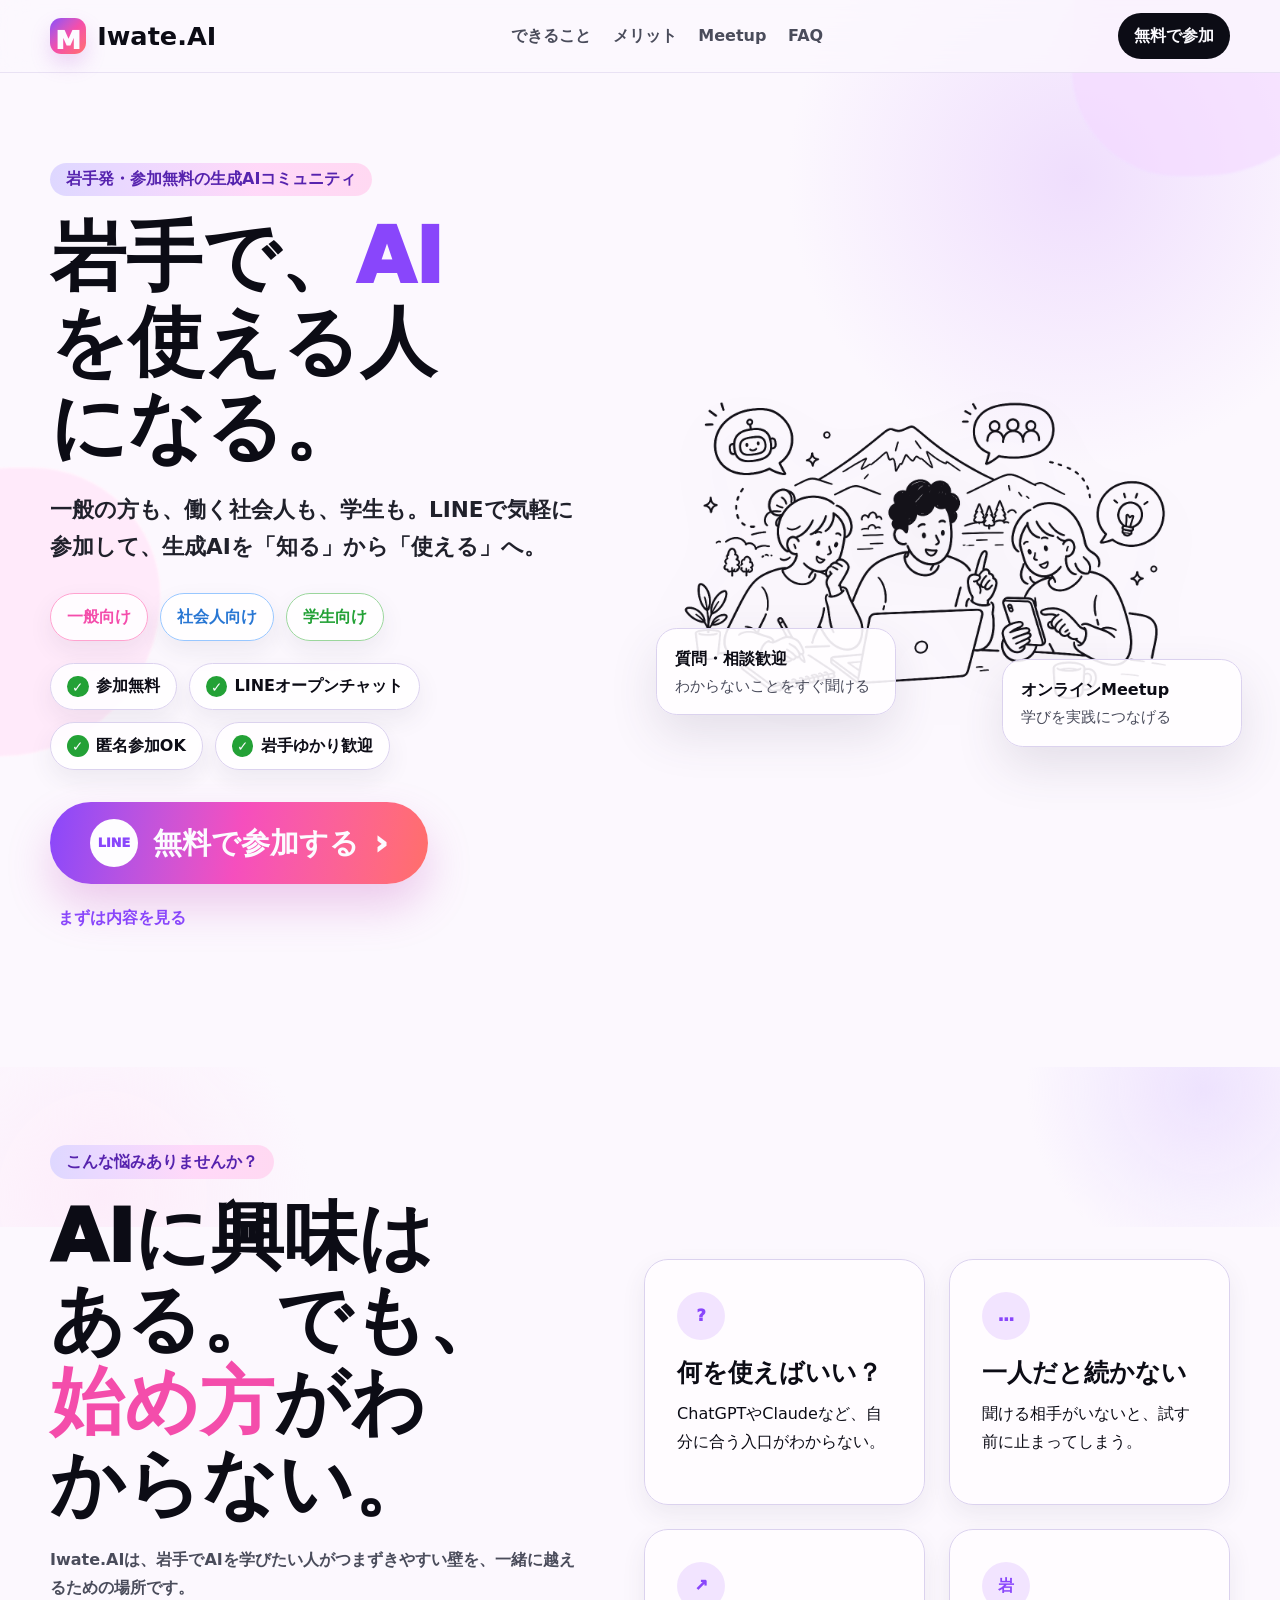
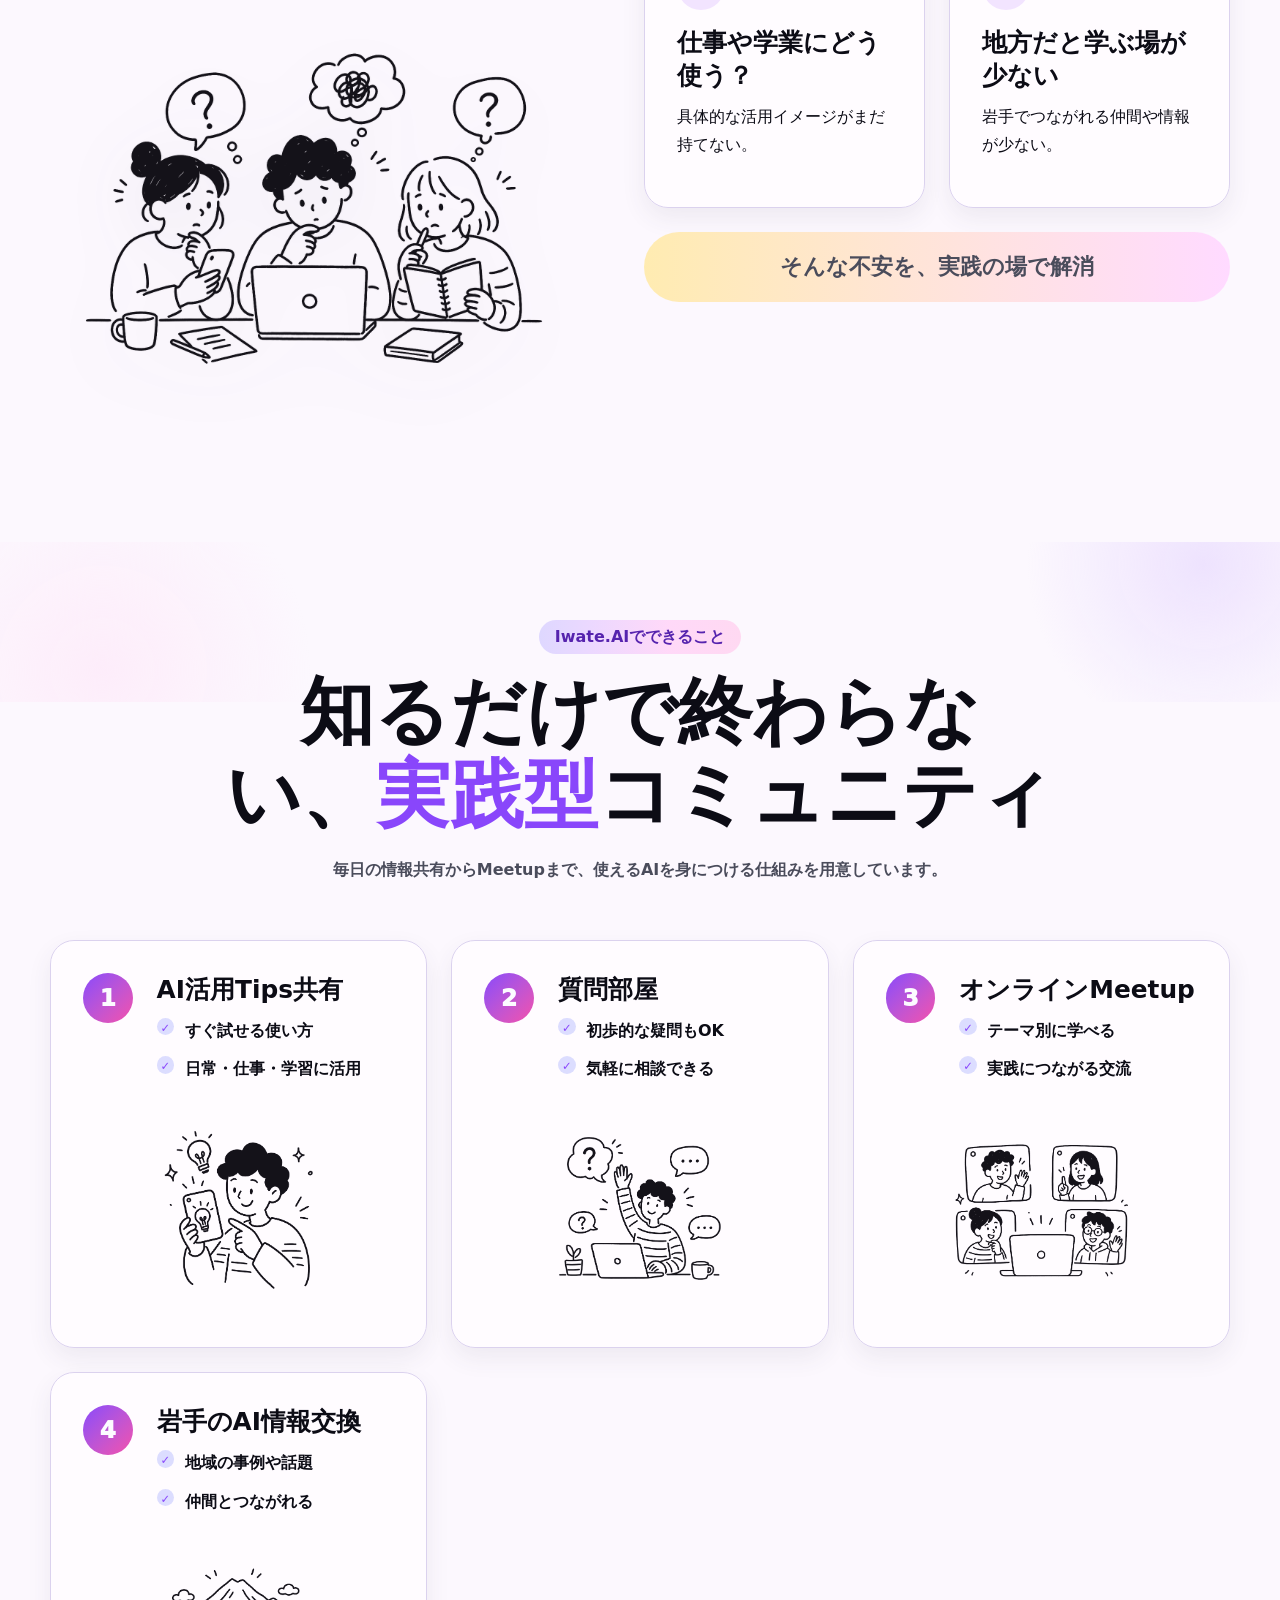
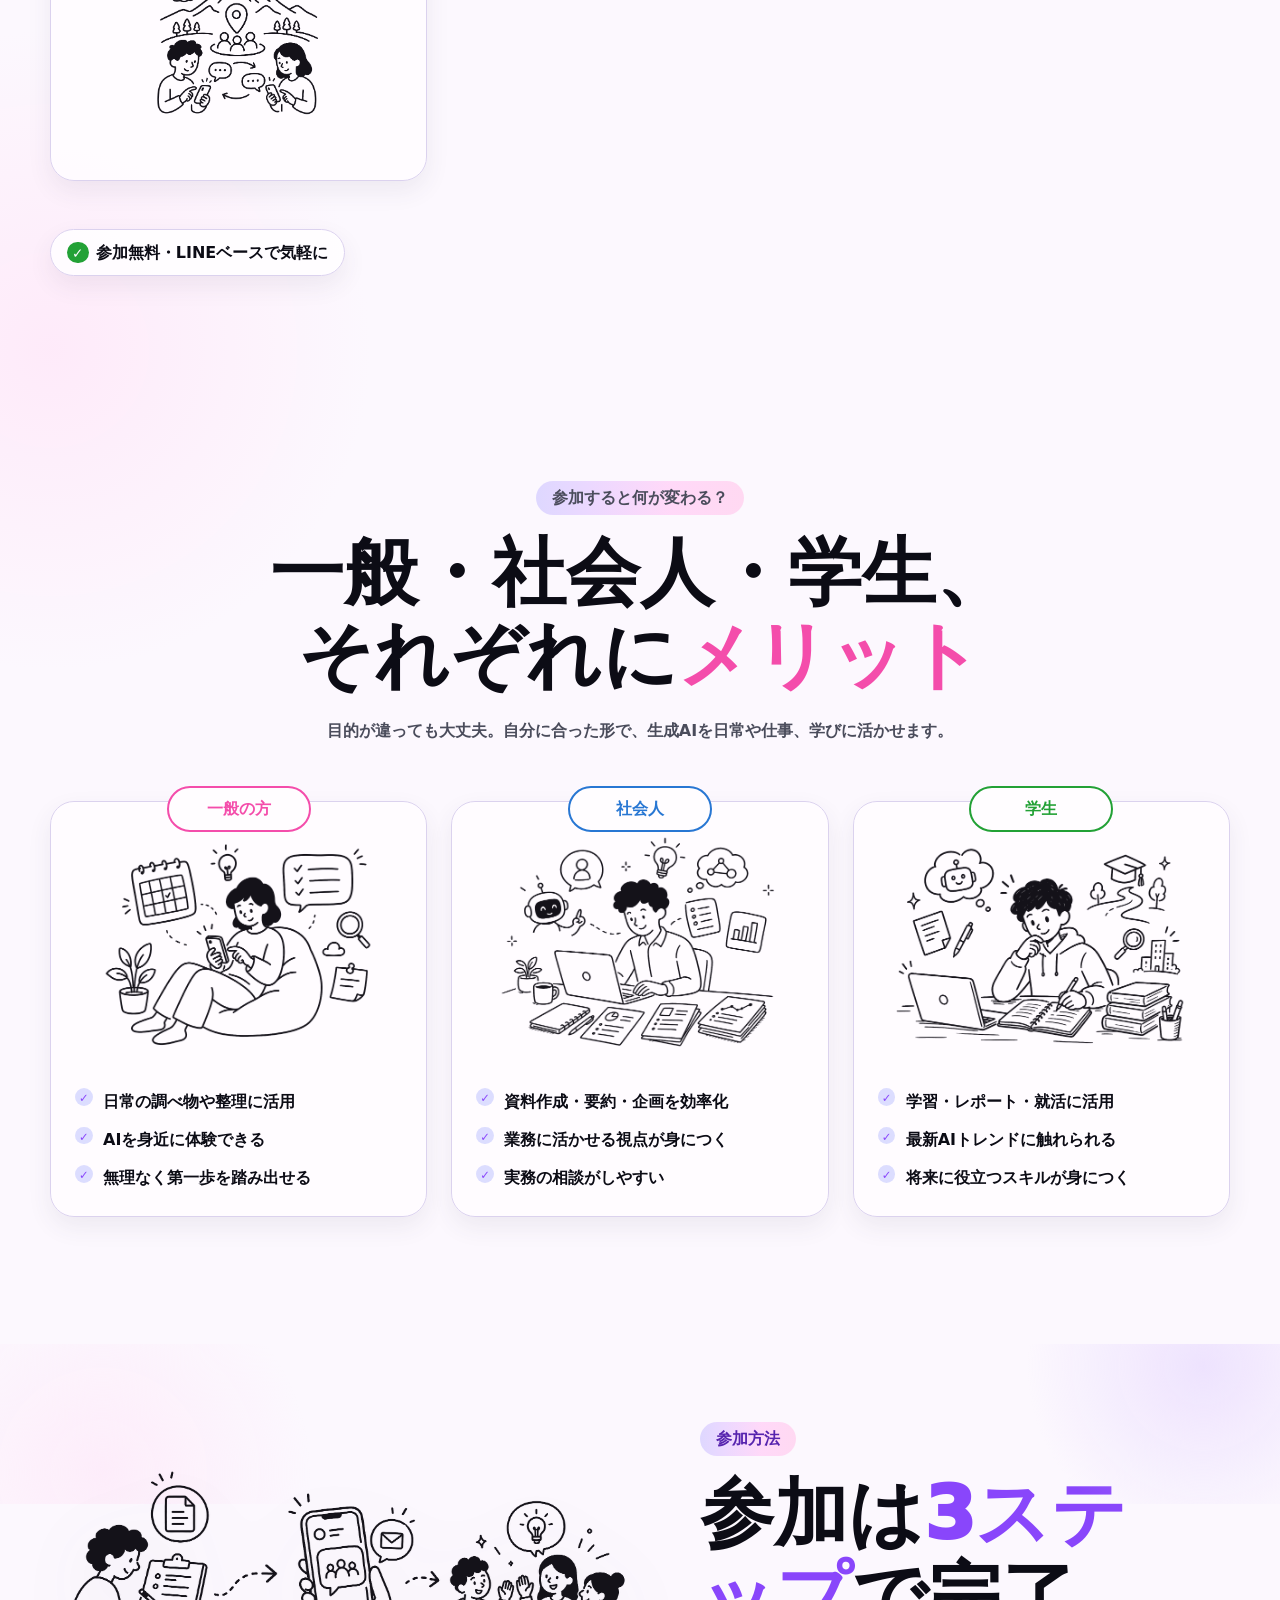
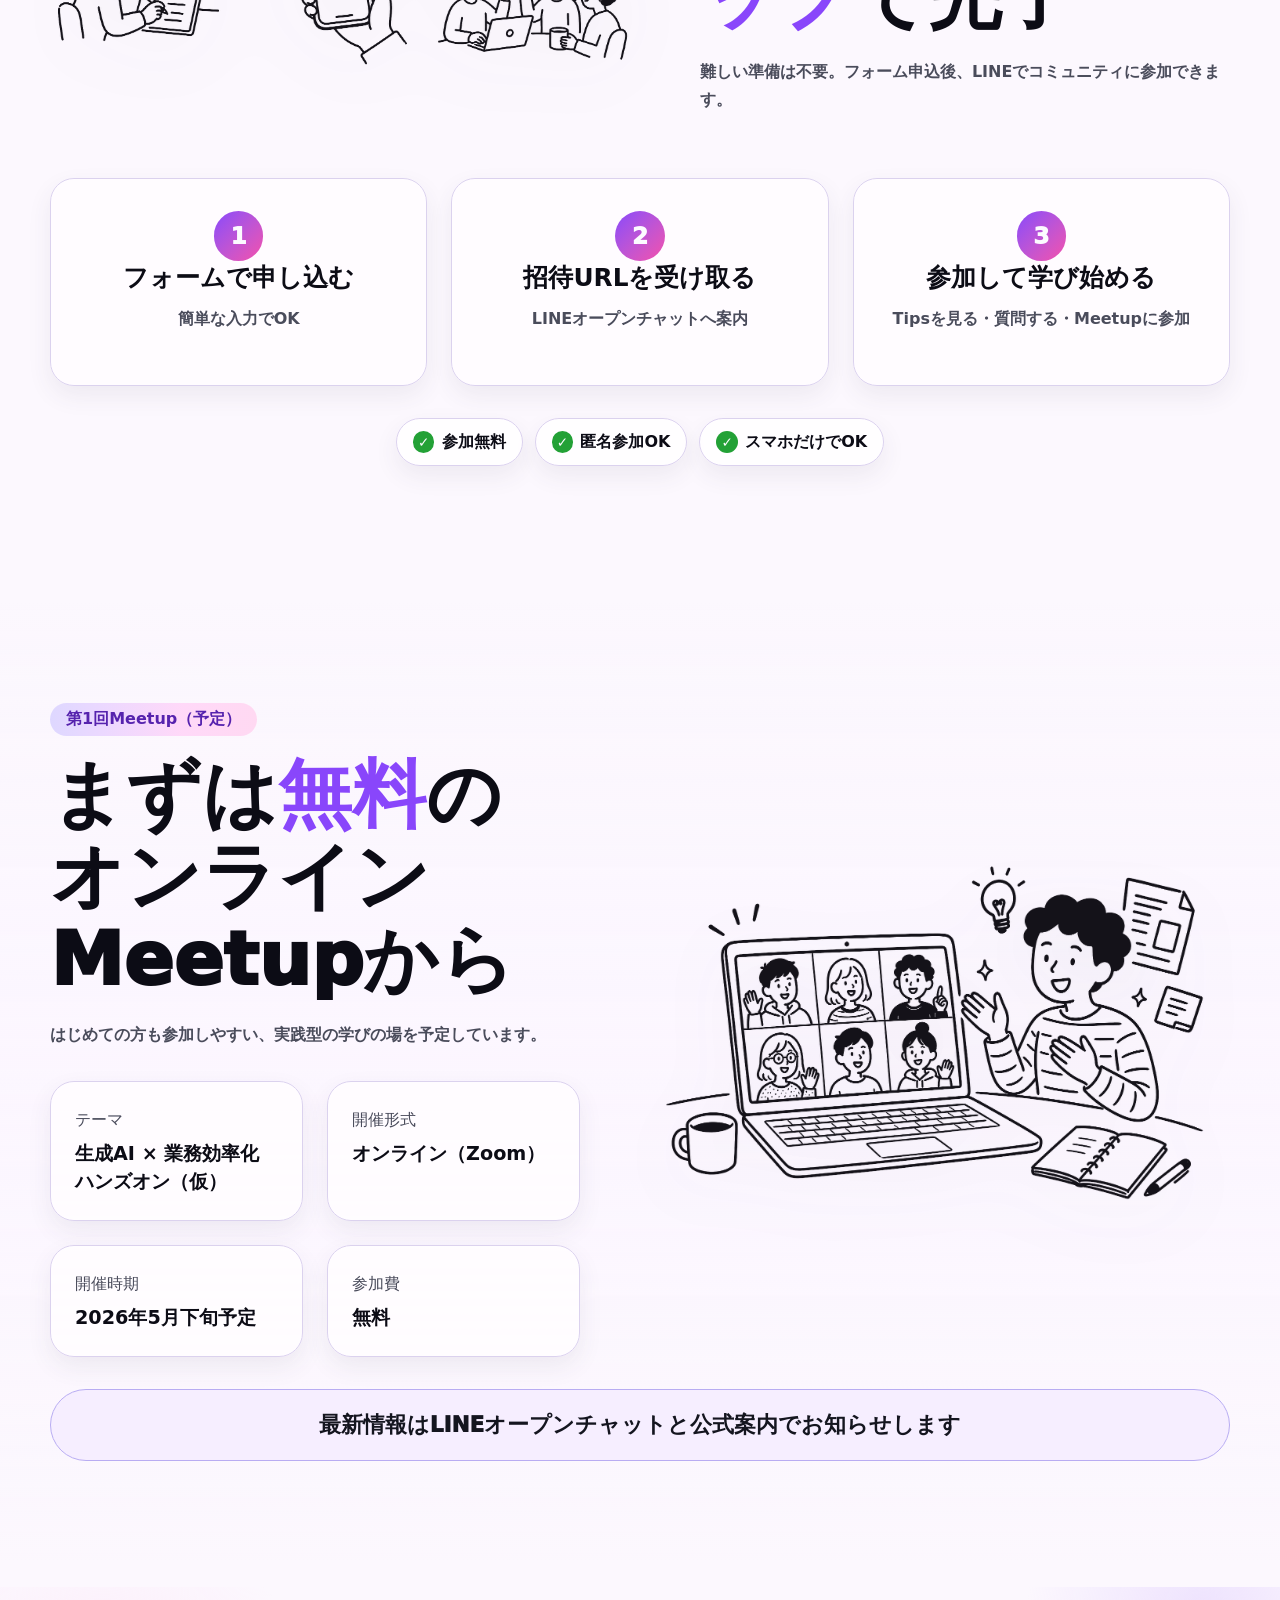
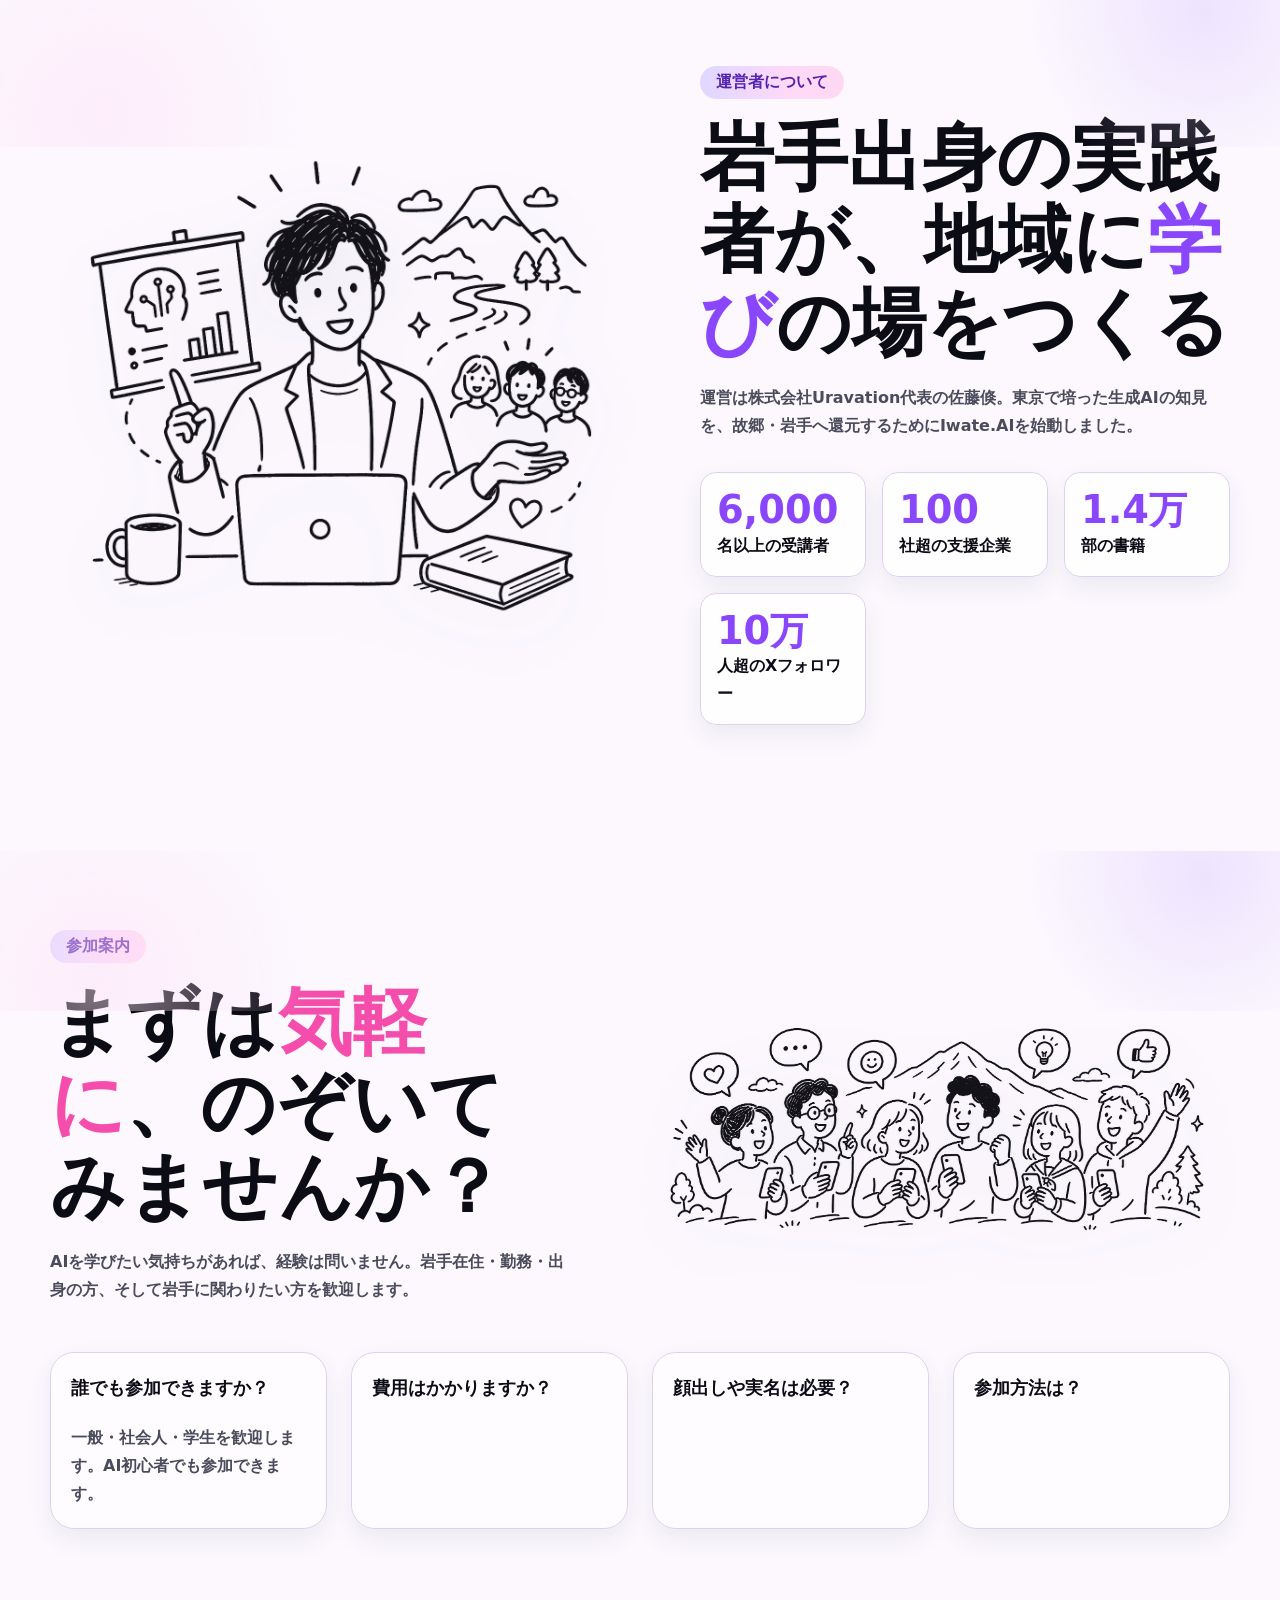
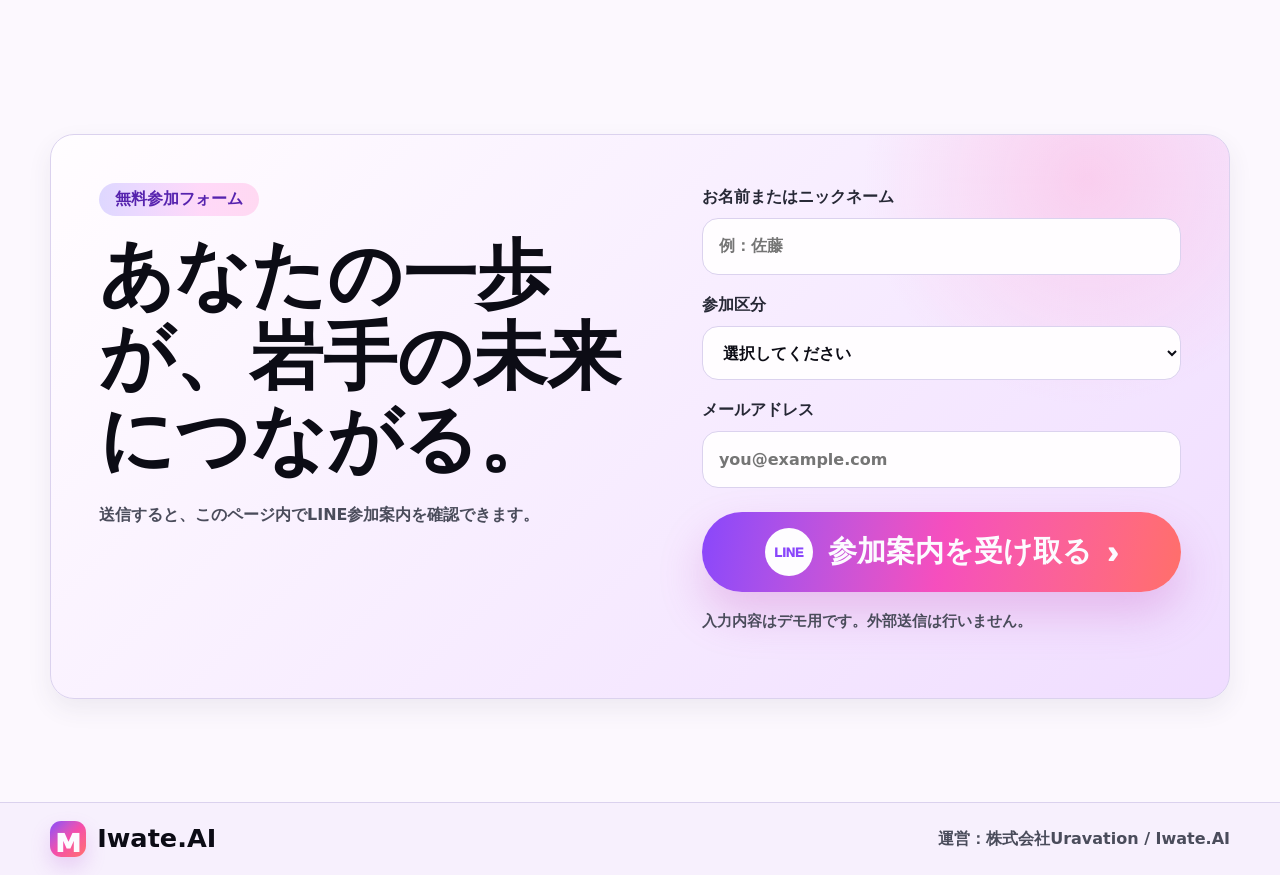
==== index.html @ 086c4f30 "Initial LP with updated illustrations" ====
<!doctype html>
<html lang="ja">
  <head>
    <meta charset="utf-8">
    <meta name="viewport" content="width=device-width, initial-scale=1, viewport-fit=cover">
    <title>Iwate.AI | 岩手発・参加無料の生成AIコミュニティ</title>
    <meta
      name="description"
      content="Iwate.AIは、岩手でAIを学びたい一般の方、社会人、学生のための参加無料コミュニティです。LINEで気軽に参加できます。"
    >
    <script>document.documentElement.classList.add("js");</script>
    <link rel="stylesheet" href="styles.css">
  </head>
  <body>
    <a class="skip-link" href="#main">本文へ移動</a>
    <header class="site-header" aria-label="サイトヘッダー">
      <nav class="nav shell" aria-label="メインナビゲーション">
        <a class="brand" href="#top" aria-label="Iwate.AI トップへ">
          <span class="brand-mark" aria-hidden="true">M</span>
          <span>Iwate.AI</span>
        </a>
        <div class="nav-links" aria-label="ページ内リンク">
          <a href="#features">できること</a>
          <a href="#benefits">メリット</a>
          <a href="#meetup">Meetup</a>
          <a href="#faq">FAQ</a>
        </div>
        <a class="nav-cta" href="#join">無料で参加</a>
      </nav>
    </header>

    <main id="main">
      <section class="hero section-pad" id="top">
        <div class="shell hero-grid">
          <div class="hero-copy reveal">
            <p class="eyebrow">岩手発・参加無料の生成AIコミュニティ</p>
            <h1>岩手で、<span class="accent-purple">AI</span>を使える人になる。</h1>
            <p class="lead">
              一般の方も、働く社会人も、学生も。LINEで気軽に参加して、生成AIを「知る」から「使える」へ。
            </p>
            <div class="audience-pills" aria-label="対象者">
              <span class="pill pink">一般向け</span>
              <span class="pill blue">社会人向け</span>
              <span class="pill green">学生向け</span>
            </div>
            <div class="trust-row" aria-label="参加条件">
              <span>参加無料</span>
              <span>LINEオープンチャット</span>
              <span>匿名参加OK</span>
              <span>岩手ゆかり歓迎</span>
            </div>
            <div class="hero-actions">
              <a class="primary-cta" href="#join">
                <span class="line-bubble">LINE</span>
                無料で参加する
                <span class="arrow" aria-hidden="true">›</span>
              </a>
              <a class="text-link" href="#features">まずは内容を見る</a>
            </div>
          </div>
          <div class="hero-art reveal" aria-label="Iwate.AIコミュニティの参加イメージ">
            <img src="assets/hero-notion-v3.png" width="1536" height="1024" alt="スマートフォンとノートパソコンを囲んでAIを学ぶ参加者の手書きイラスト">
            <div class="float-card card-one">
              <strong>質問・相談歓迎</strong>
              <span>わからないことをすぐ聞ける</span>
            </div>
            <div class="float-card card-two">
              <strong>オンラインMeetup</strong>
              <span>学びを実践につなげる</span>
            </div>
          </div>
        </div>
      </section>

      <section class="section-pad problem">
        <div class="shell split">
          <div class="reveal">
            <p class="eyebrow">こんな悩みありませんか？</p>
            <h2>AIに興味はある。でも、<span class="accent-pink">始め方</span>がわからない。</h2>
            <p>
              Iwate.AIは、岩手でAIを学びたい人がつまずきやすい壁を、一緒に越えるための場所です。
            </p>
            <img class="problem-people" src="assets/problem-notion-v3.png" width="1448" height="1086" alt="AIの始め方に悩む三人の手書きイラスト">
          </div>
          <div class="problem-grid reveal" aria-label="よくある悩み">
            <article>
              <span class="mini-icon">?</span>
              <h3>何を使えばいい？</h3>
              <p>ChatGPTやClaudeなど、自分に合う入口がわからない。</p>
            </article>
            <article>
              <span class="mini-icon">…</span>
              <h3>一人だと続かない</h3>
              <p>聞ける相手がいないと、試す前に止まってしまう。</p>
            </article>
            <article>
              <span class="mini-icon">↗</span>
              <h3>仕事や学業にどう使う？</h3>
              <p>具体的な活用イメージがまだ持てない。</p>
            </article>
            <article>
              <span class="mini-icon">岩</span>
              <h3>地方だと学ぶ場が少ない</h3>
              <p>岩手でつながれる仲間や情報が少ない。</p>
            </article>
            <p class="answer-strip">そんな不安を、実践の場で解消</p>
          </div>
        </div>
      </section>

      <section class="section-pad features" id="features">
        <div class="shell">
          <div class="section-heading reveal">
            <p class="eyebrow">Iwate.AIでできること</p>
            <h2>知るだけで終わらない、<span class="accent-purple">実践型</span>コミュニティ</h2>
            <p>毎日の情報共有からMeetupまで、使えるAIを身につける仕組みを用意しています。</p>
          </div>
          <div class="feature-grid">
            <article class="feature-card reveal">
              <span class="number">1</span>
              <div>
                <h3>AI活用Tips共有</h3>
                <ul>
                  <li>すぐ試せる使い方</li>
                  <li>日常・仕事・学習に活用</li>
                </ul>
              </div>
              <img class="feature-art" src="assets/feature-tips-notion-v3.png" width="1254" height="1254" loading="lazy" alt="AI活用Tips共有を表す手書きイラスト">
            </article>
            <article class="feature-card reveal">
              <span class="number">2</span>
              <div>
                <h3>質問部屋</h3>
                <ul>
                  <li>初歩的な疑問もOK</li>
                  <li>気軽に相談できる</li>
                </ul>
              </div>
              <img class="feature-art" src="assets/feature-question-notion-v3.png" width="1254" height="1254" loading="lazy" alt="質問部屋を表す手書きイラスト">
            </article>
            <article class="feature-card reveal">
              <span class="number">3</span>
              <div>
                <h3>オンラインMeetup</h3>
                <ul>
                  <li>テーマ別に学べる</li>
                  <li>実践につながる交流</li>
                </ul>
              </div>
              <img class="feature-art" src="assets/feature-meetup-notion-v3.png" width="1254" height="1254" loading="lazy" alt="オンラインMeetupを表す手書きイラスト">
            </article>
            <article class="feature-card reveal">
              <span class="number">4</span>
              <div>
                <h3>岩手のAI情報交換</h3>
                <ul>
                  <li>地域の事例や話題</li>
                  <li>仲間とつながれる</li>
                </ul>
              </div>
              <img class="feature-art" src="assets/feature-iwate-notion-v3.png" width="1254" height="1254" loading="lazy" alt="岩手のAI情報交換を表す手書きイラスト">
            </article>
          </div>
          <p class="center-badge reveal">参加無料・LINEベースで気軽に</p>
        </div>
      </section>

      <section class="section-pad benefits" id="benefits">
        <div class="shell">
          <div class="wide-heading reveal">
            <p class="eyebrow">参加すると何が変わる？</p>
            <h2>一般・社会人・学生、それぞれに<span class="accent-pink">メリット</span></h2>
            <p>目的が違っても大丈夫。自分に合った形で、生成AIを日常や仕事、学びに活かせます。</p>
          </div>
          <div class="benefit-grid">
            <article class="benefit-card pink-card reveal">
              <span class="role">一般の方</span>
              <img src="assets/benefit-general-notion-v3.png" width="1448" height="1086" loading="lazy" alt="スマートフォンでAIを試す一般参加者の手書きイラスト">
              <ul>
                <li>日常の調べ物や整理に活用</li>
                <li>AIを身近に体験できる</li>
                <li>無理なく第一歩を踏み出せる</li>
              </ul>
            </article>
            <article class="benefit-card blue-card reveal">
              <span class="role">社会人</span>
              <img src="assets/benefit-worker-notion-v3.png" width="1448" height="1086" loading="lazy" alt="ノートパソコンでAI活用を学ぶ社会人の手書きイラスト">
              <ul>
                <li>資料作成・要約・企画を効率化</li>
                <li>業務に活かせる視点が身につく</li>
                <li>実務の相談がしやすい</li>
              </ul>
            </article>
            <article class="benefit-card green-card reveal">
              <span class="role">学生</span>
              <img src="assets/benefit-student-notion-v3.png" width="1448" height="1086" loading="lazy" alt="ノートに書きながらAIを学ぶ学生の手書きイラスト">
              <ul>
                <li>学習・レポート・就活に活用</li>
                <li>最新AIトレンドに触れられる</li>
                <li>将来に役立つスキルが身につく</li>
              </ul>
            </article>
          </div>
        </div>
      </section>

      <section class="section-pad join-steps">
        <div class="shell">
          <div class="split reverse">
            <div class="reveal">
              <p class="eyebrow">参加方法</p>
              <h2>参加は<span class="accent-purple">3ステップ</span>で完了</h2>
              <p>難しい準備は不要。フォーム申込後、LINEでコミュニティに参加できます。</p>
            </div>
            <img class="join-art reveal" src="assets/join-steps-notion-v3.png" width="1774" height="887" loading="lazy" alt="3ステップの参加方法を表す手書きイラスト">
          </div>
          <ol class="step-grid">
            <li class="step-card reveal">
              <span>1</span>
              <h3>フォームで申し込む</h3>
              <p>簡単な入力でOK</p>
            </li>
            <li class="step-card reveal">
              <span>2</span>
              <h3>招待URLを受け取る</h3>
              <p>LINEオープンチャットへ案内</p>
            </li>
            <li class="step-card reveal">
              <span>3</span>
              <h3>参加して学び始める</h3>
              <p>Tipsを見る・質問する・Meetupに参加</p>
            </li>
          </ol>
          <div class="trust-row wide">
            <span>参加無料</span>
            <span>匿名参加OK</span>
            <span>スマホだけでOK</span>
          </div>
        </div>
      </section>

      <section class="section-pad meetup" id="meetup">
        <div class="shell split">
          <div class="reveal">
            <p class="eyebrow">第1回Meetup（予定）</p>
            <h2>まずは<span class="accent-purple">無料</span>のオンラインMeetupから</h2>
            <p>はじめての方も参加しやすい、実践型の学びの場を予定しています。</p>
            <div class="fact-grid">
              <article><span>テーマ</span><strong>生成AI × 業務効率化ハンズオン（仮）</strong></article>
              <article><span>開催形式</span><strong>オンライン（Zoom）</strong></article>
              <article><span>開催時期</span><strong>2026年5月下旬予定</strong></article>
              <article><span>参加費</span><strong>無料</strong></article>
            </div>
          </div>
          <img class="meetup-art reveal" src="assets/meetup-notion-v3.png" width="1496" height="1051" loading="lazy" alt="オンラインMeetupで一緒に学ぶ参加者の手書きイラスト">
        </div>
        <div class="shell">
          <p class="notice reveal">最新情報はLINEオープンチャットと公式案内でお知らせします</p>
        </div>
      </section>

      <section class="section-pad founder">
        <div class="shell split reverse">
          <div class="reveal">
            <p class="eyebrow">運営者について</p>
            <h2>岩手出身の実践者が、地域に<span class="accent-purple">学び</span>の場をつくる</h2>
            <p>
              運営は株式会社Uravation代表の佐藤倏。東京で培った生成AIの知見を、故郷・岩手へ還元するためにIwate.AIを始動しました。
            </p>
            <div class="metric-row" aria-label="活動実績">
              <span><strong>6,000</strong>名以上の受講者</span>
              <span><strong>100</strong>社超の支援企業</span>
              <span><strong>1.4万</strong>部の書籍</span>
              <span><strong>10万</strong>人超のXフォロワー</span>
            </div>
          </div>
          <img class="founder-art reveal" src="assets/founder-notion-v3.png" width="1254" height="1254" loading="lazy" alt="Iwate.AI運営者を表す手書きイラスト">
        </div>
      </section>

      <section class="section-pad faq" id="faq">
        <div class="shell">
          <div class="split">
            <div class="reveal">
              <p class="eyebrow">参加案内</p>
              <h2>まずは<span class="accent-pink">気軽に</span>、のぞいてみませんか？</h2>
              <p>AIを学びたい気持ちがあれば、経験は問いません。岩手在住・勤務・出身の方、そして岩手に関わりたい方を歓迎します。</p>
            </div>
            <img class="final-art reveal" src="assets/final-community-notion-v3.png" width="1774" height="887" loading="lazy" alt="Iwate.AIへの参加を呼びかけるコミュニティの手書きイラスト">
          </div>
          <div class="faq-grid reveal">
            <details open>
              <summary>誰でも参加できますか？</summary>
              <p>一般・社会人・学生を歓迎します。AI初心者でも参加できます。</p>
            </details>
            <details>
              <summary>費用はかかりますか？</summary>
              <p>コミュニティ参加は無料です。Meetupも無料開催から始めます。</p>
            </details>
            <details>
              <summary>顔出しや実名は必要？</summary>
              <p>匿名参加OKです。無理なく参加できる範囲から始めてください。</p>
            </details>
            <details>
              <summary>参加方法は？</summary>
              <p>下のフォーム送信後、LINEオープンチャットへの案内が表示されます。</p>
            </details>
          </div>
        </div>
      </section>

      <section class="section-pad join" id="join">
        <div class="shell join-panel reveal">
          <div>
            <p class="eyebrow">無料参加フォーム</p>
            <h2>あなたの一歩が、岩手の未来につながる。</h2>
            <p>送信すると、このページ内でLINE参加案内を確認できます。</p>
          </div>
          <form class="join-form" id="joinForm">
            <label>
              お名前またはニックネーム
              <input name="name" autocomplete="name" required placeholder="例：佐藤">
            </label>
            <label>
              参加区分
              <select name="type" required>
                <option value="">選択してください</option>
                <option>一般の方</option>
                <option>社会人</option>
                <option>学生</option>
                <option>岩手に関わりたい方</option>
              </select>
            </label>
            <label>
              メールアドレス
              <input name="email" type="email" autocomplete="email" required placeholder="you@example.com">
            </label>
            <button class="primary-cta form-button" type="submit">
              <span class="line-bubble">LINE</span>
              参加案内を受け取る
              <span class="arrow" aria-hidden="true">›</span>
            </button>
            <p class="form-note">入力内容はデモ用です。外部送信は行いません。</p>
            <p class="form-status" id="formStatus" role="status" aria-live="polite"></p>
          </form>
        </div>
      </section>
    </main>

    <footer class="site-footer">
      <div class="shell footer-inner">
        <a class="brand" href="#top" aria-label="Iwate.AI トップへ">
          <span class="brand-mark" aria-hidden="true">M</span>
          <span>Iwate.AI</span>
        </a>
        <p>運営：株式会社Uravation / Iwate.AI</p>
      </div>
    </footer>

    <a class="mobile-sticky-cta" href="#join">無料で参加する</a>
    <script src="script.js"></script>
  </body>
</html>
---- styles.css ----
:root {
  --paper: oklch(0.985 0.008 318);
  --paper-strong: oklch(0.997 0.006 318);
  --ink: oklch(0.16 0.018 280);
  --muted: oklch(0.42 0.026 280);
  --line: oklch(0.88 0.038 300);
  --purple: oklch(0.58 0.25 294);
  --pink: oklch(0.68 0.22 350);
  --coral: oklch(0.72 0.18 25);
  --blue: oklch(0.57 0.16 255);
  --green: oklch(0.62 0.18 145);
  --lavender: oklch(0.94 0.048 304);
  --shadow-sm: 0 10px 24px oklch(0.38 0.05 300 / 0.08);
  --shadow-md: 0 20px 48px oklch(0.38 0.05 300 / 0.13);
  --radius: 24px;
  --space-xs: 0.5rem;
  --space-sm: 0.75rem;
  --space-md: 1rem;
  --space-lg: 1.5rem;
  --space-xl: 2rem;
  --space-2xl: 3rem;
  --space-3xl: clamp(4rem, 8vw, 7rem);
  font-family: "Hiragino Kaku Gothic ProN", "Yu Gothic", "Meiryo", system-ui, sans-serif;
}

* {
  box-sizing: border-box;
}

html {
  scroll-behavior: smooth;
}

body {
  margin: 0;
  background:
    radial-gradient(circle at 84% 2%, oklch(0.9 0.06 310 / 0.72), transparent 18rem),
    radial-gradient(circle at 4% 40%, oklch(0.96 0.05 348 / 0.72), transparent 20rem),
    var(--paper);
  color: var(--ink);
  font-size: 1rem;
  line-height: 1.75;
  overflow-wrap: anywhere;
  overflow-x: hidden;
}

body::before,
body::after {
  content: "";
  position: fixed;
  z-index: -1;
  width: 18rem;
  height: 18rem;
  border-radius: 52% 48% 60% 40%;
  background: oklch(0.92 0.07 310 / 0.62);
  filter: blur(1px);
}

body::before {
  top: -7rem;
  right: -5rem;
}

body::after {
  left: -8rem;
  bottom: 9rem;
  background: oklch(0.96 0.06 350 / 0.68);
}

img {
  display: block;
  max-width: 100%;
  height: auto;
}

a {
  color: inherit;
}

.skip-link {
  position: fixed;
  top: 1rem;
  left: 1rem;
  z-index: 20;
  transform: translateY(-140%);
  background: var(--ink);
  color: var(--paper);
  padding: 0.7rem 1rem;
  border-radius: 999px;
}

.skip-link:focus {
  transform: translateY(0);
}

.shell {
  width: min(100% - 2rem, 1180px);
  margin-inline: auto;
}

.section-pad {
  padding-block: var(--space-3xl);
  position: relative;
}

.site-header {
  position: sticky;
  top: 0;
  z-index: 10;
  backdrop-filter: blur(16px);
  background: oklch(0.985 0.008 318 / 0.78);
  border-bottom: 1px solid oklch(0.9 0.032 304 / 0.72);
}

.nav,
.footer-inner {
  display: flex;
  align-items: center;
  justify-content: space-between;
  gap: var(--space-lg);
  min-height: 72px;
}

.brand {
  display: inline-flex;
  align-items: center;
  gap: 0.7rem;
  text-decoration: none;
  font-weight: 900;
  font-size: clamp(1.25rem, 2vw, 1.75rem);
  letter-spacing: 0;
}

.brand-mark {
  display: grid;
  place-items: center;
  width: 2.25rem;
  height: 2.25rem;
  border-radius: 0.7rem;
  color: oklch(0.99 0.005 300);
  font-weight: 950;
  background: linear-gradient(135deg, var(--purple), var(--pink), var(--coral));
  box-shadow: 0 10px 20px oklch(0.62 0.2 315 / 0.22);
}

.nav-links {
  display: none;
  align-items: center;
  gap: 1.35rem;
  color: var(--muted);
  font-weight: 700;
}

.nav-links a,
.nav-cta,
.text-link {
  text-decoration: none;
}

.nav-links a:hover,
.text-link:hover {
  color: var(--purple);
}

.nav-cta {
  display: inline-flex;
  min-height: 44px;
  align-items: center;
  border-radius: 999px;
  padding: 0.55rem 1rem;
  color: oklch(0.99 0.005 300);
  font-weight: 900;
  background: var(--ink);
}

.hero {
  padding-top: clamp(3rem, 7vw, 6.5rem);
}

.hero-grid,
.split {
  display: grid;
  gap: clamp(2rem, 5vw, 4.5rem);
  align-items: center;
}

.hero-grid > *,
.split > * {
  min-width: 0;
}

.hero-copy {
  max-width: 42rem;
}

.eyebrow {
  display: inline-flex;
  width: fit-content;
  margin: 0 0 1.1rem;
  padding: 0.35rem 1rem;
  border-radius: 999px;
  color: oklch(0.42 0.2 292);
  background: linear-gradient(90deg, oklch(0.9 0.06 292), oklch(0.94 0.07 350));
  font-weight: 900;
  line-height: 1.4;
}

h1,
h2,
h3,
p {
  margin-top: 0;
}

h1,
h2 {
  line-height: 1.12;
  letter-spacing: 0;
  text-wrap: balance;
  overflow-wrap: anywhere;
}

h1 {
  margin-bottom: 1.35rem;
  font-size: clamp(3rem, 6.2vw, 4.75rem);
  font-weight: 950;
}

h2 {
  margin-bottom: 1.25rem;
  font-size: clamp(2.25rem, 5.8vw, 4.6rem);
  font-weight: 950;
}

h3 {
  margin-bottom: 0.65rem;
  font-size: clamp(1.25rem, 2vw, 1.55rem);
  line-height: 1.35;
}

.lead {
  max-width: 38rem;
  color: oklch(0.25 0.02 280);
  font-size: clamp(1.1rem, 2vw, 1.35rem);
  font-weight: 700;
}

.accent-purple {
  color: var(--purple);
}

.accent-pink {
  color: var(--pink);
}

.audience-pills,
.trust-row,
.hero-actions {
  display: flex;
  flex-wrap: wrap;
  gap: var(--space-sm);
  align-items: center;
  max-width: 100%;
  min-width: 0;
}

.audience-pills {
  margin: 1.7rem 0 1.35rem;
}

.pill,
.trust-row span,
.center-badge {
  display: inline-flex;
  align-items: center;
  min-height: 44px;
  border-radius: 999px;
  padding: 0.55rem 1rem;
  border: 1px solid var(--line);
  background: oklch(0.997 0.006 318 / 0.88);
  box-shadow: var(--shadow-sm);
  font-weight: 900;
}

.pill.pink {
  color: var(--pink);
  border-color: oklch(0.82 0.12 350);
}

.pill.blue {
  color: var(--blue);
  border-color: oklch(0.82 0.1 255);
}

.pill.green {
  color: var(--green);
  border-color: oklch(0.82 0.1 145);
}

.trust-row {
  margin: 0 0 var(--space-xl);
}

.trust-row span::before,
.center-badge::before {
  content: "✓";
  display: inline-grid;
  place-items: center;
  width: 1.35rem;
  height: 1.35rem;
  margin-right: 0.45rem;
  border-radius: 999px;
  color: oklch(0.99 0.005 300);
  background: var(--green);
  font-size: 0.85rem;
}

.primary-cta {
  flex-shrink: 1;
  display: inline-flex;
  align-items: center;
  justify-content: center;
  gap: 0.95rem;
  max-width: 100%;
  min-width: 0;
  min-height: 64px;
  border: 0;
  border-radius: 999px;
  padding: 1rem clamp(1.35rem, 4vw, 2.5rem);
  background: linear-gradient(100deg, oklch(0.58 0.25 294), oklch(0.69 0.23 344), var(--coral));
  color: oklch(0.99 0.005 300);
  box-shadow: 0 22px 44px oklch(0.62 0.2 330 / 0.27);
  font-size: clamp(1.15rem, 2.5vw, 1.8rem);
  font-weight: 950;
  overflow-wrap: anywhere;
  text-decoration: none;
  cursor: pointer;
  transition: transform 220ms cubic-bezier(0.22, 1, 0.36, 1), box-shadow 220ms cubic-bezier(0.22, 1, 0.36, 1);
}

.line-bubble {
  flex: 0 0 auto;
  display: inline-grid;
  place-items: center;
  width: 3rem;
  height: 3rem;
  border-radius: 999px;
  background: oklch(0.995 0.005 300);
  color: var(--purple);
  font-size: 0.8rem;
  font-weight: 950;
}

.arrow {
  font-size: 2rem;
  line-height: 1;
}

.text-link {
  min-height: 44px;
  display: inline-flex;
  align-items: center;
  padding-inline: 0.5rem;
  color: var(--purple);
  font-weight: 900;
}

@media (hover: hover) {
  .primary-cta:hover,
  .benefit-card:hover,
  .feature-card:hover,
  .step-card:hover {
    transform: translateY(-3px);
  }

  .primary-cta:hover {
    box-shadow: 0 28px 56px oklch(0.62 0.2 330 / 0.35);
  }
}

.hero-art {
  position: relative;
  min-height: 23rem;
}

.hero-art img,
.problem-people,
.join-art,
.meetup-art,
.founder-art,
.final-art {
  width: 100%;
  object-fit: contain;
}

.hero-art img {
  aspect-ratio: 3 / 2;
}

.problem-people {
  aspect-ratio: 4 / 3;
}

.join-art,
.final-art {
  aspect-ratio: 2 / 1;
}

.meetup-art {
  aspect-ratio: 1496 / 1051;
}

.founder-art {
  aspect-ratio: 1;
}

.hero-art img,
.problem-people,
.join-art,
.meetup-art,
.founder-art,
.final-art {
  filter: drop-shadow(0 22px 34px oklch(0.38 0.04 300 / 0.08));
}

.hero-art img,
.problem-people,
.join-art,
.meetup-art,
.founder-art,
.final-art,
.benefit-card img,
.feature-art {
  border-radius: 1.25rem;
  background: transparent;
}

.float-card {
  position: absolute;
  display: none;
  width: min(15rem, 48vw);
  border: 1px solid var(--line);
  border-radius: 1.3rem;
  padding: 1rem 1.15rem;
  background: oklch(0.997 0.006 318 / 0.9);
  box-shadow: var(--shadow-md);
}

.float-card strong,
.float-card span {
  display: block;
}

.float-card span {
  color: var(--muted);
  font-size: 0.92rem;
}

.card-one {
  left: 2%;
  bottom: 8%;
}

.card-two {
  right: -2%;
  bottom: 0;
}

.problem::before,
.features::before,
.join-steps::before,
.founder::before,
.faq::before {
  content: "";
  position: absolute;
  inset: 1.5rem 0 auto;
  height: 10rem;
  background:
    radial-gradient(circle at 94% 14%, oklch(0.88 0.08 300 / 0.48), transparent 11rem),
    radial-gradient(circle at 8% 80%, oklch(0.96 0.06 350 / 0.5), transparent 13rem);
  pointer-events: none;
}

.split > p,
.split > div > p:not(.eyebrow),
.section-heading p:not(.eyebrow),
.wide-heading p,
.join-panel > div p:not(.eyebrow) {
  max-width: 42rem;
  color: var(--muted);
  font-weight: 700;
}

.problem-grid,
.feature-grid,
.benefit-grid,
.step-grid,
.fact-grid,
.faq-grid {
  display: grid;
  gap: var(--space-lg);
}

.problem-grid {
  grid-template-columns: repeat(auto-fit, minmax(220px, 1fr));
}

.problem-grid article,
.feature-card,
.benefit-card,
.step-card,
.fact-grid article,
.faq-grid details,
.join-panel {
  border: 1px solid var(--line);
  border-radius: var(--radius);
  background: oklch(0.997 0.006 318 / 0.86);
  box-shadow: var(--shadow-sm);
}

.problem-grid article {
  padding: var(--space-xl);
}

.mini-icon {
  display: inline-grid;
  place-items: center;
  width: 3rem;
  height: 3rem;
  margin-bottom: var(--space-md);
  border-radius: 999px;
  background: var(--lavender);
  color: var(--purple);
  font-weight: 950;
}

.answer-strip,
.notice {
  grid-column: 1 / -1;
  margin: 0;
  border-radius: 999px;
  padding: 1rem 1.25rem;
  color: oklch(0.2 0.02 280);
  background: linear-gradient(90deg, oklch(0.95 0.08 86), oklch(0.95 0.08 340));
  text-align: center;
  font-size: clamp(1.05rem, 2vw, 1.35rem);
  font-weight: 950;
}

.section-heading,
.wide-heading {
  margin-bottom: clamp(2rem, 5vw, 3.5rem);
  text-align: center;
}

.section-heading p,
.wide-heading p {
  margin-inline: auto;
}

.feature-grid {
  grid-template-columns: repeat(auto-fit, minmax(280px, 1fr));
}

.feature-card {
  position: relative;
  min-height: 13rem;
  display: grid;
  grid-template-columns: auto 1fr;
  gap: var(--space-lg);
  align-items: start;
  padding: var(--space-xl);
  overflow: hidden;
  transition: transform 220ms cubic-bezier(0.22, 1, 0.36, 1);
}

.number,
.step-card span {
  display: inline-grid;
  place-items: center;
  width: 3.1rem;
  height: 3.1rem;
  border-radius: 999px;
  color: oklch(0.99 0.005 300);
  background: linear-gradient(135deg, var(--purple), var(--pink));
  font-size: 1.45rem;
  font-weight: 950;
}

ul {
  margin: 0;
  padding: 0;
  list-style: none;
}

li {
  position: relative;
  margin-top: 0.65rem;
  padding-left: 1.75rem;
  font-weight: 800;
}

li::before {
  content: "✓";
  position: absolute;
  left: 0;
  top: 0.05rem;
  display: inline-grid;
  place-items: center;
  width: 1.1rem;
  height: 1.1rem;
  border-radius: 999px;
  background: oklch(0.91 0.06 285);
  color: var(--purple);
  font-size: 0.72rem;
}

.feature-art {
  grid-column: 1 / -1;
  align-self: center;
  justify-self: center;
  width: min(13rem, 100%);
  aspect-ratio: 1;
  object-fit: contain;
  padding: 0.35rem;
}

.center-badge {
  margin: clamp(2rem, 4vw, 3rem) auto 0;
}

.benefit-grid {
  grid-template-columns: repeat(auto-fit, minmax(280px, 1fr));
  align-items: stretch;
}

.benefit-card {
  position: relative;
  padding: var(--space-lg);
  transition: transform 220ms cubic-bezier(0.22, 1, 0.36, 1);
}

.benefit-card img {
  width: 100%;
  border-radius: 1rem;
  object-fit: contain;
  aspect-ratio: 4 / 3;
}

.role {
  position: absolute;
  z-index: 1;
  top: -1rem;
  left: 50%;
  transform: translateX(-50%);
  min-width: 9rem;
  border: 2px solid currentColor;
  border-radius: 999px;
  padding: 0.42rem 1rem;
  background: var(--paper-strong);
  text-align: center;
  font-weight: 950;
}

.pink-card {
  color: var(--pink);
}

.blue-card {
  color: var(--blue);
}

.green-card {
  color: var(--green);
}

.benefit-card ul {
  margin-top: var(--space-md);
  color: var(--ink);
}

.reverse {
  direction: rtl;
}

.reverse > * {
  direction: ltr;
}

.step-grid {
  grid-template-columns: repeat(auto-fit, minmax(240px, 1fr));
  margin: clamp(2rem, 5vw, 3rem) 0 0;
  padding: 0;
  list-style: none;
  counter-reset: none;
}

.step-grid > li {
  margin-top: 0;
  padding-left: var(--space-xl);
}

.step-grid > li::before {
  content: none;
}

.step-card {
  min-height: 13rem;
  padding: var(--space-xl);
  text-align: center;
  transition: transform 220ms cubic-bezier(0.22, 1, 0.36, 1);
}

.step-card li::before,
.step-card::marker {
  content: "";
}

.step-card p,
.fact-grid span,
.faq-grid p,
.form-note,
.form-status {
  color: var(--muted);
}

.wide.trust-row {
  justify-content: center;
  margin-top: var(--space-xl);
}

.meetup {
  background: linear-gradient(180deg, transparent, oklch(0.98 0.015 310 / 0.9), transparent);
}

.fact-grid {
  grid-template-columns: repeat(auto-fit, minmax(180px, 1fr));
  margin-top: var(--space-xl);
}

.fact-grid article {
  padding: var(--space-lg);
}

.fact-grid span,
.fact-grid strong {
  display: block;
}

.fact-grid strong {
  margin-top: 0.4rem;
  font-size: 1.2rem;
  line-height: 1.45;
}

.notice {
  margin-top: var(--space-xl);
  background: oklch(0.965 0.04 298);
  border: 1px solid oklch(0.78 0.1 292);
}

.metric-row {
  display: grid;
  grid-template-columns: repeat(auto-fit, minmax(150px, 1fr));
  gap: var(--space-md);
  margin-top: var(--space-xl);
}

.metric-row span {
  display: block;
  border: 1px solid var(--line);
  border-radius: 1rem;
  padding: 1rem;
  background: oklch(0.997 0.006 318 / 0.88);
  box-shadow: var(--shadow-sm);
  font-weight: 800;
}

.metric-row strong {
  display: block;
  color: var(--purple);
  font-size: clamp(1.8rem, 3vw, 2.5rem);
  line-height: 1.1;
}

.faq-grid {
  grid-template-columns: repeat(auto-fit, minmax(240px, 1fr));
  margin-top: var(--space-xl);
}

.faq-grid details {
  padding: 0;
}

.faq-grid summary {
  min-height: 64px;
  display: flex;
  align-items: center;
  cursor: pointer;
  padding: 1.25rem;
  font-size: 1.1rem;
  font-weight: 950;
}

.faq-grid p {
  margin: 0;
  padding: 0 1.25rem 1.25rem;
  font-weight: 700;
}

.join-panel {
  display: grid;
  gap: clamp(2rem, 5vw, 4rem);
  padding: clamp(1.25rem, 4vw, 3rem);
  background:
    radial-gradient(circle at 88% 8%, oklch(0.84 0.11 346 / 0.44), transparent 14rem),
    linear-gradient(135deg, oklch(0.997 0.006 318), oklch(0.93 0.08 300));
}

.join-form {
  display: grid;
  gap: var(--space-md);
}

label {
  display: grid;
  gap: 0.45rem;
  color: oklch(0.28 0.024 280);
  font-weight: 900;
}

input,
select {
  width: 100%;
  min-height: 54px;
  border: 1px solid var(--line);
  border-radius: 1rem;
  padding: 0.85rem 1rem;
  background: oklch(0.997 0.006 318);
  color: var(--ink);
  font: inherit;
}

input:focus,
select:focus,
a:focus-visible,
button:focus-visible,
summary:focus-visible {
  outline: 3px solid oklch(0.72 0.18 292 / 0.65);
  outline-offset: 3px;
}

.form-button {
  width: 100%;
  margin-top: 0.5rem;
}

.form-note,
.form-status {
  margin: 0;
  font-size: 0.92rem;
  font-weight: 700;
}

.form-status.success {
  color: oklch(0.42 0.15 145);
  font-weight: 950;
}

.site-footer {
  border-top: 1px solid var(--line);
  background: oklch(0.965 0.018 310);
}

.site-footer p {
  margin: 0;
  color: var(--muted);
  font-weight: 800;
}

.mobile-sticky-cta {
  position: fixed;
  right: 1rem;
  left: 1rem;
  bottom: max(1rem, env(safe-area-inset-bottom));
  z-index: 9;
  display: inline-flex;
  min-height: 52px;
  align-items: center;
  justify-content: center;
  border-radius: 999px;
  padding: 0.85rem 1.25rem;
  background: var(--ink);
  color: var(--paper);
  box-shadow: var(--shadow-md);
  text-decoration: none;
  font-weight: 950;
}

.js .reveal {
  opacity: 1;
  transform: none;
  transition: transform 220ms cubic-bezier(0.22, 1, 0.36, 1);
}

.js .reveal.is-visible {
  opacity: 1;
  transform: translateY(0);
}

@media (min-width: 760px) {
  .nav-links {
    display: flex;
  }

  .mobile-sticky-cta {
    display: none;
  }
}

@media (min-width: 900px) {
  .hero-grid {
    grid-template-columns: minmax(0, 0.95fr) minmax(21rem, 1.05fr);
  }

  .split {
    grid-template-columns: minmax(0, 0.95fr) minmax(20rem, 1.05fr);
  }

  .float-card {
    display: block;
  }

  .join-panel {
    grid-template-columns: minmax(0, 0.9fr) minmax(22rem, 0.8fr);
  }
}

@media (max-width: 759px) {
  .nav {
    min-height: 64px;
  }

  .brand {
    font-size: 1.2rem;
  }

  .brand-mark {
    width: 2rem;
    height: 2rem;
  }

  .nav-cta {
    display: none;
  }

  .hero-actions .primary-cta {
    width: 100%;
  }

  .hero-art {
    min-height: auto;
  }

  .section-heading,
  .wide-heading {
    text-align: left;
  }

  .section-heading p,
  .wide-heading p {
    margin-inline: 0;
  }

  .mobile-sticky-cta {
    display: inline-flex;
  }

  .site-footer {
    padding-bottom: 5rem;
  }
}

@media (max-width: 560px) {
  h1 {
    font-size: 2.55rem;
  }

  h2 {
    font-size: 2rem;
  }

  .feature-art {
    width: min(14rem, 100%);
  }
}

@media (max-width: 430px) {
  .shell {
    width: min(100% - 1.1rem, 1180px);
  }

  .primary-cta {
    gap: 0.6rem;
    min-height: 58px;
    padding-inline: 1rem;
    font-size: 1rem;
  }

  .line-bubble {
    width: 2.35rem;
    height: 2.35rem;
    font-size: 0.68rem;
  }

  .problem-grid article,
  .feature-card,
  .benefit-card,
  .step-card {
    padding: 1.2rem;
  }
}

@media (prefers-reduced-motion: reduce) {
  html {
    scroll-behavior: auto;
  }

  *,
  *::before,
  *::after {
    transition-duration: 0.001ms !important;
    animation-duration: 0.001ms !important;
    animation-iteration-count: 1 !important;
  }

  .js .reveal {
    opacity: 1;
    transform: none;
  }
}
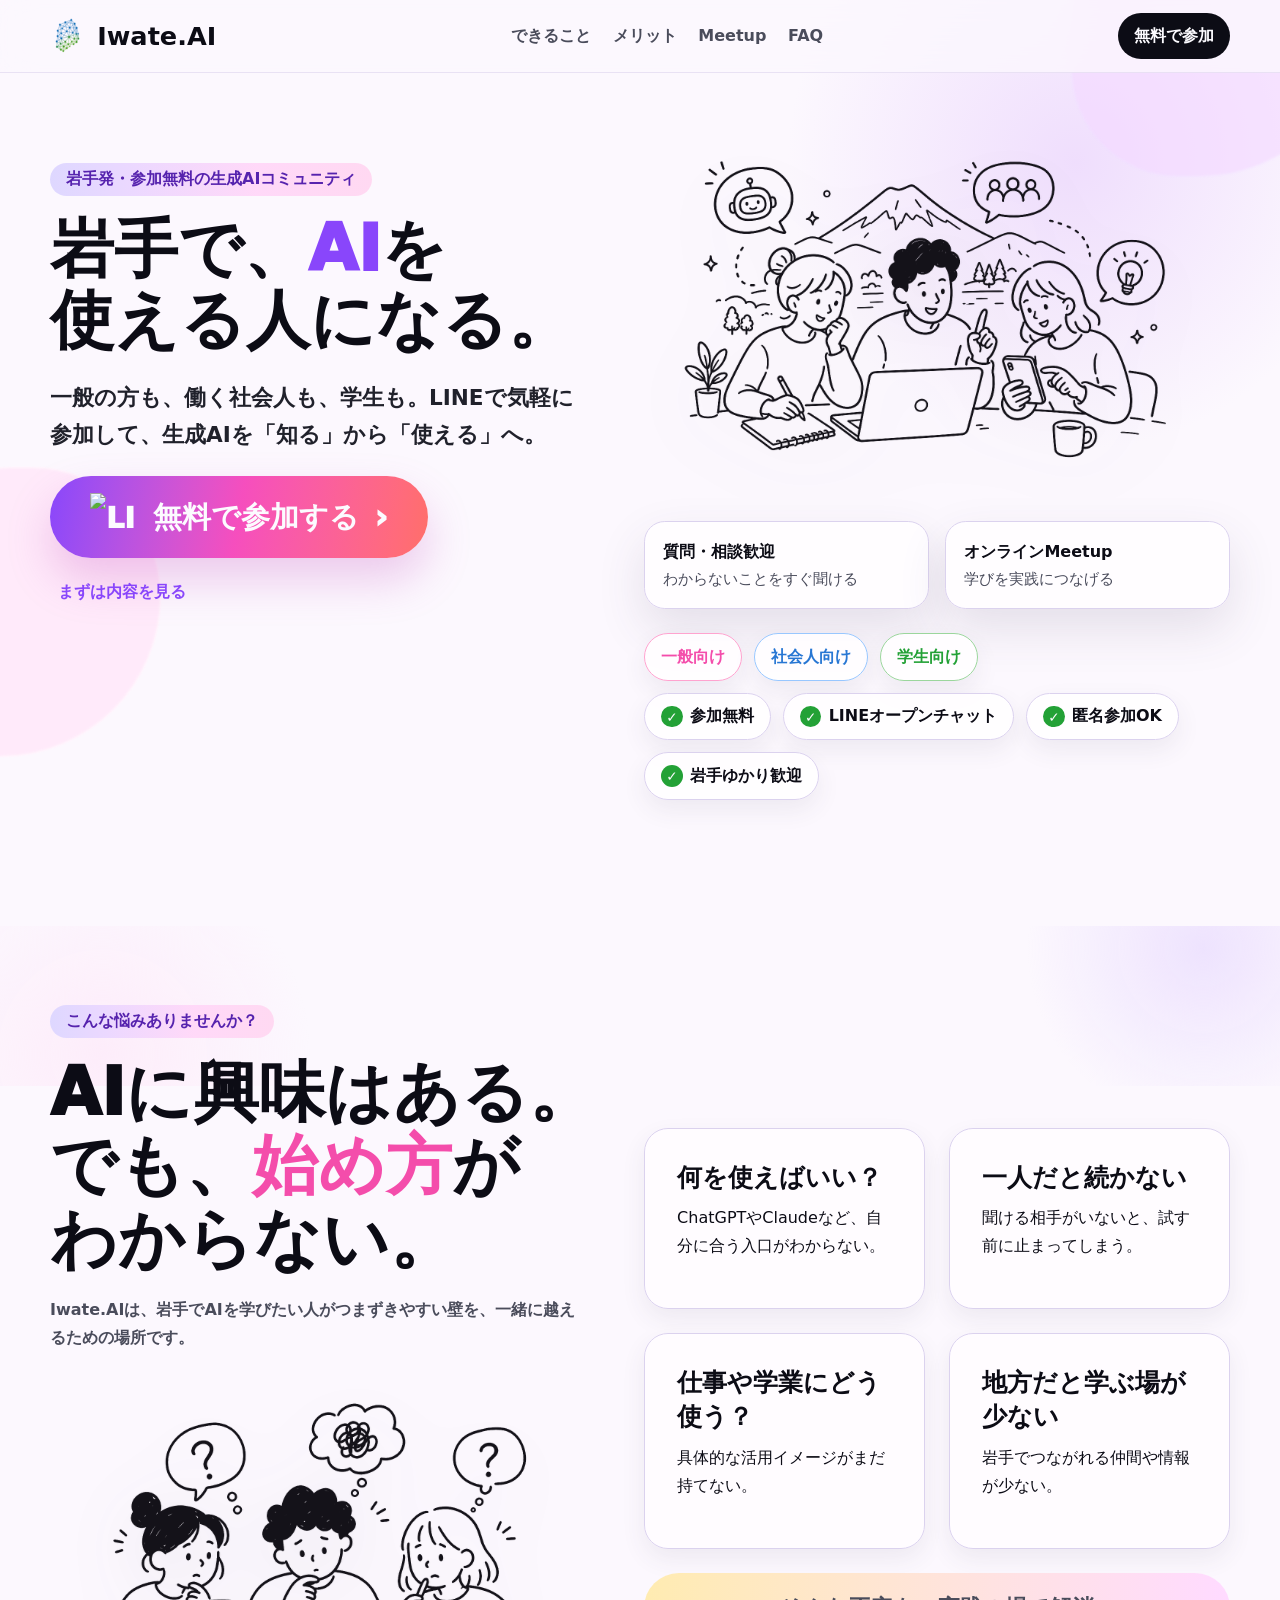
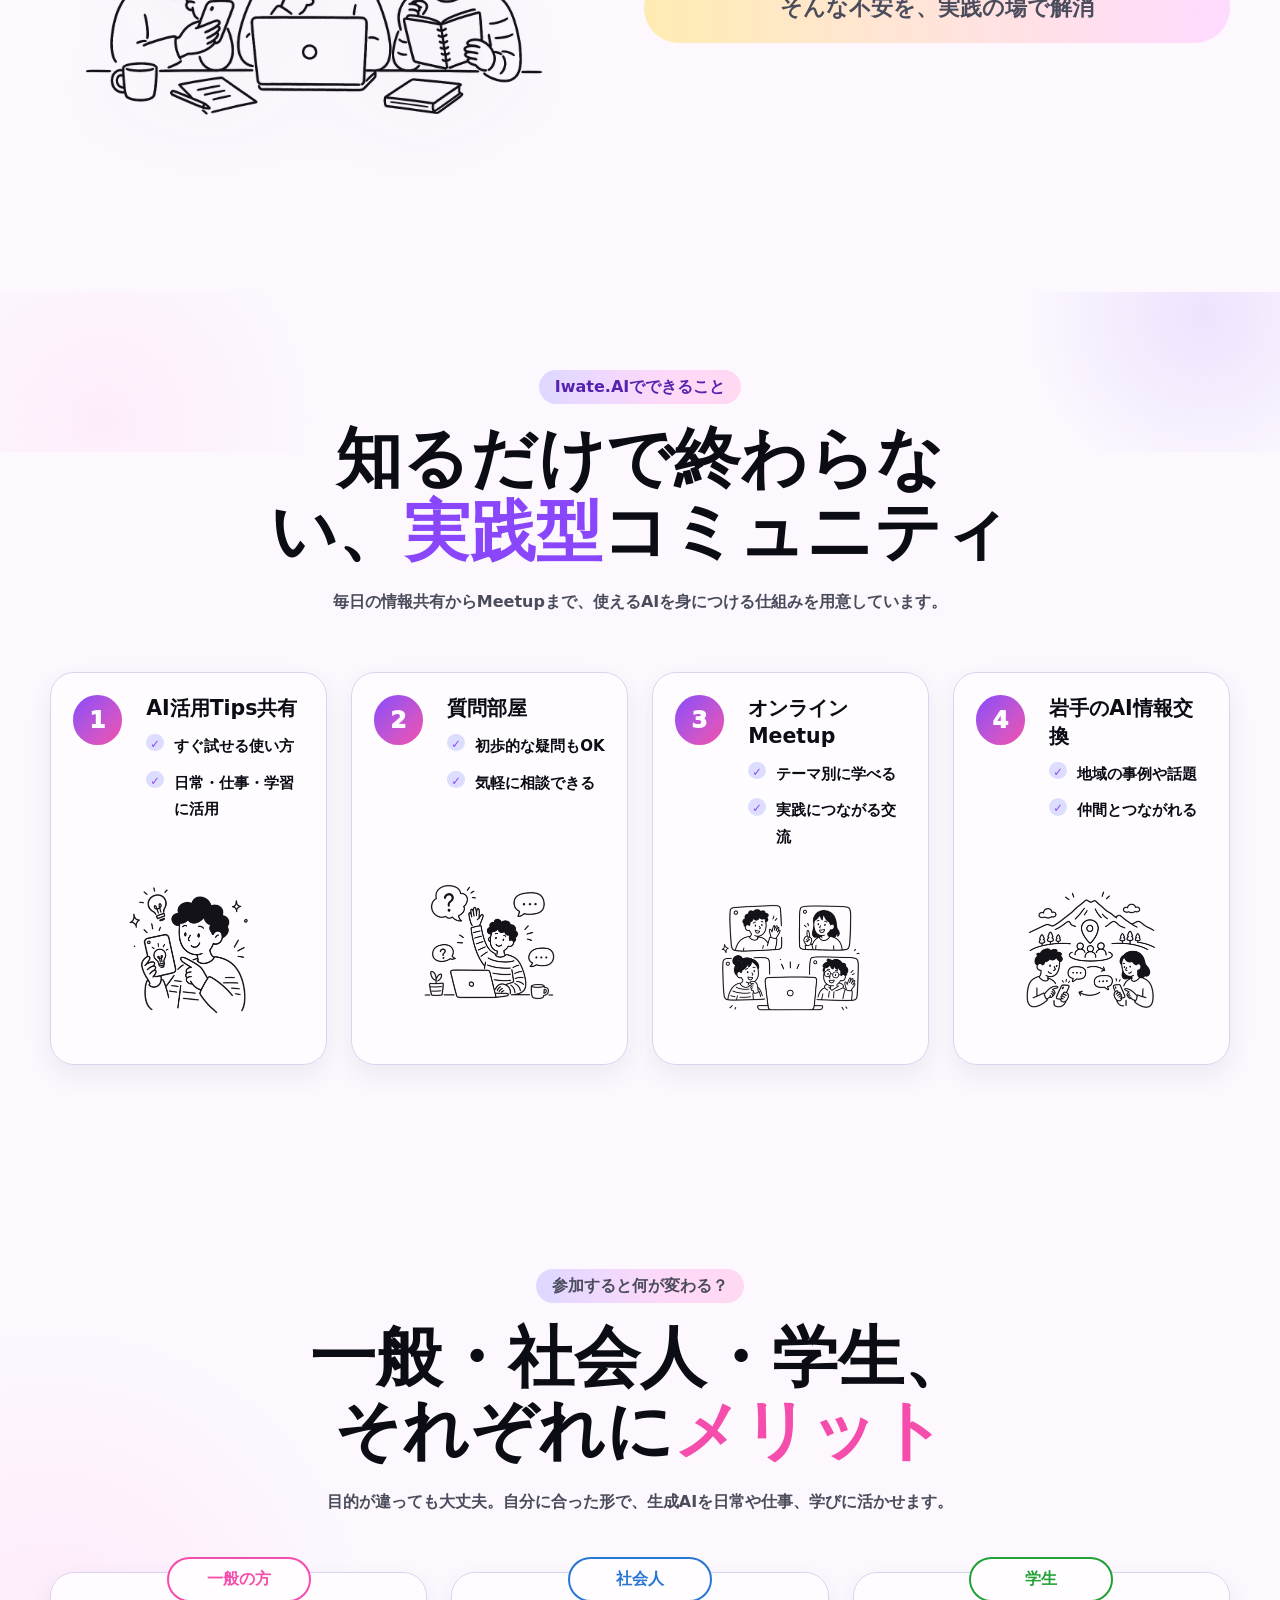
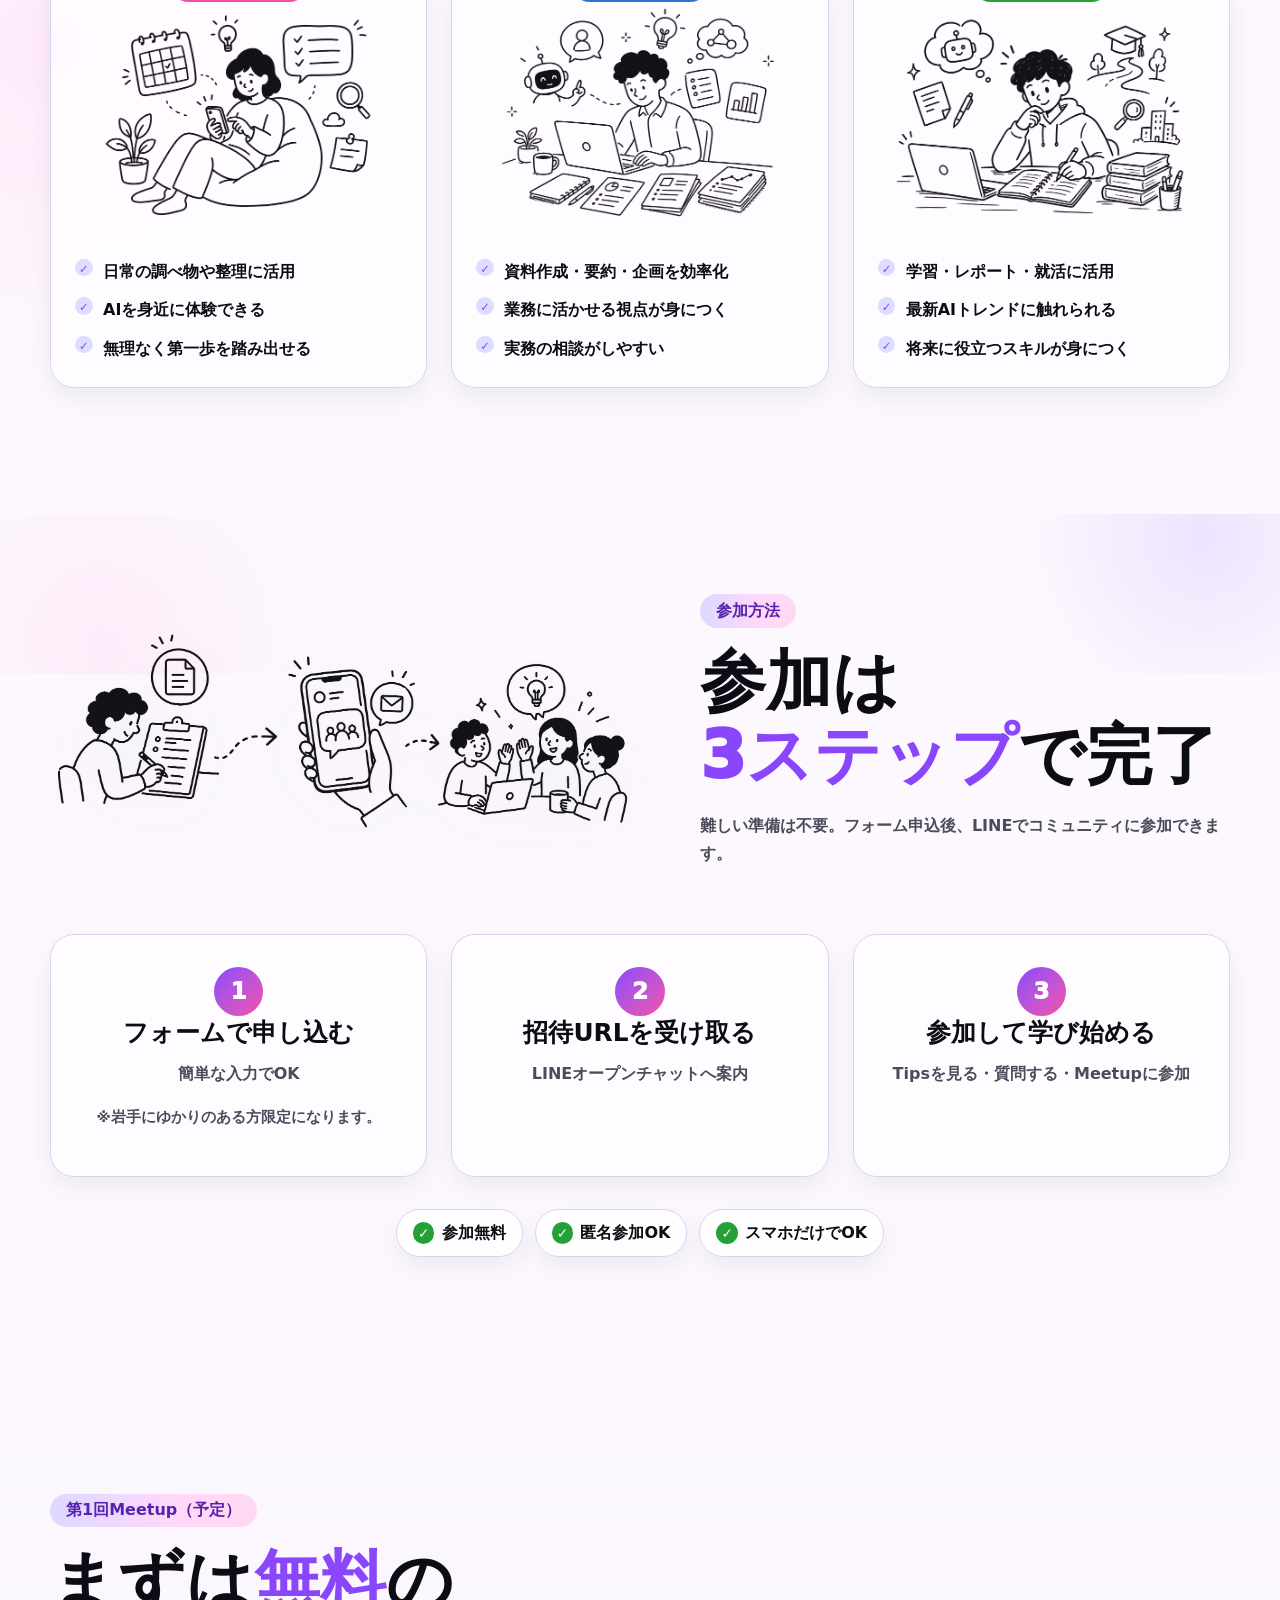
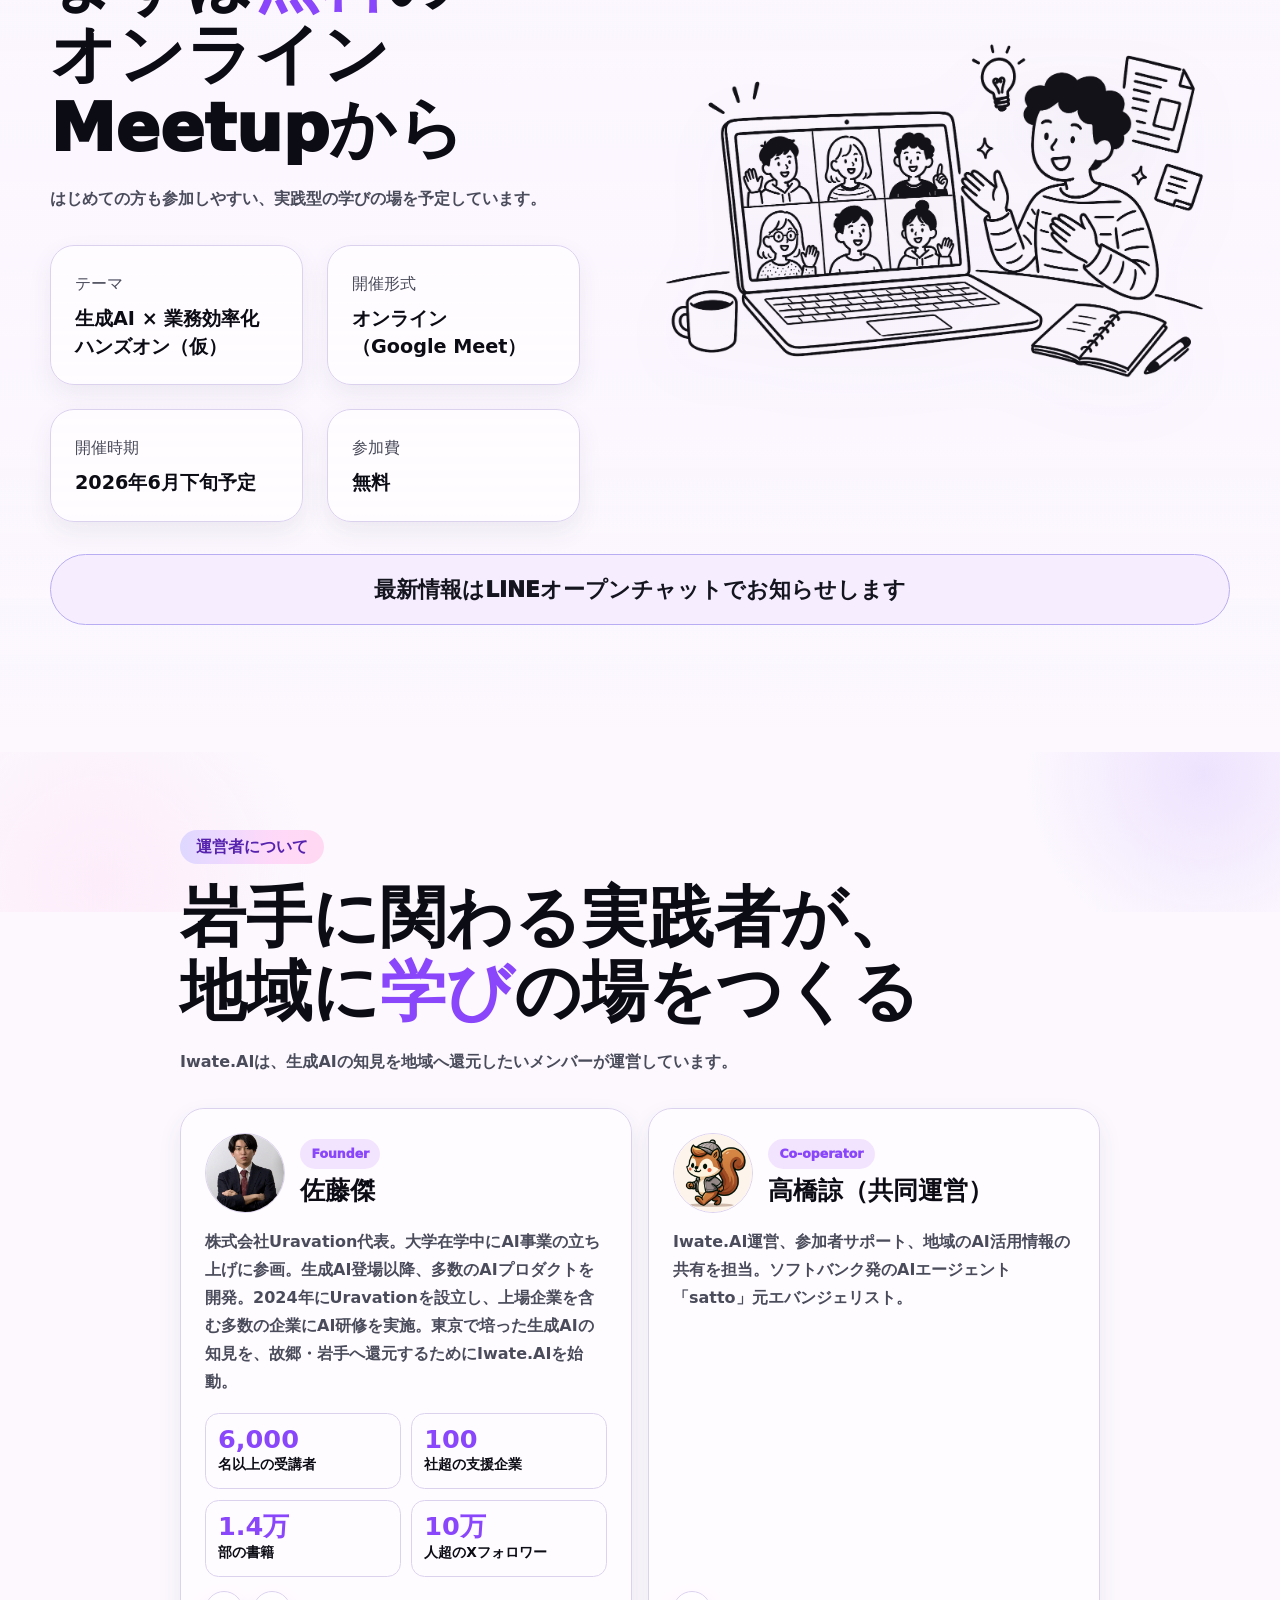
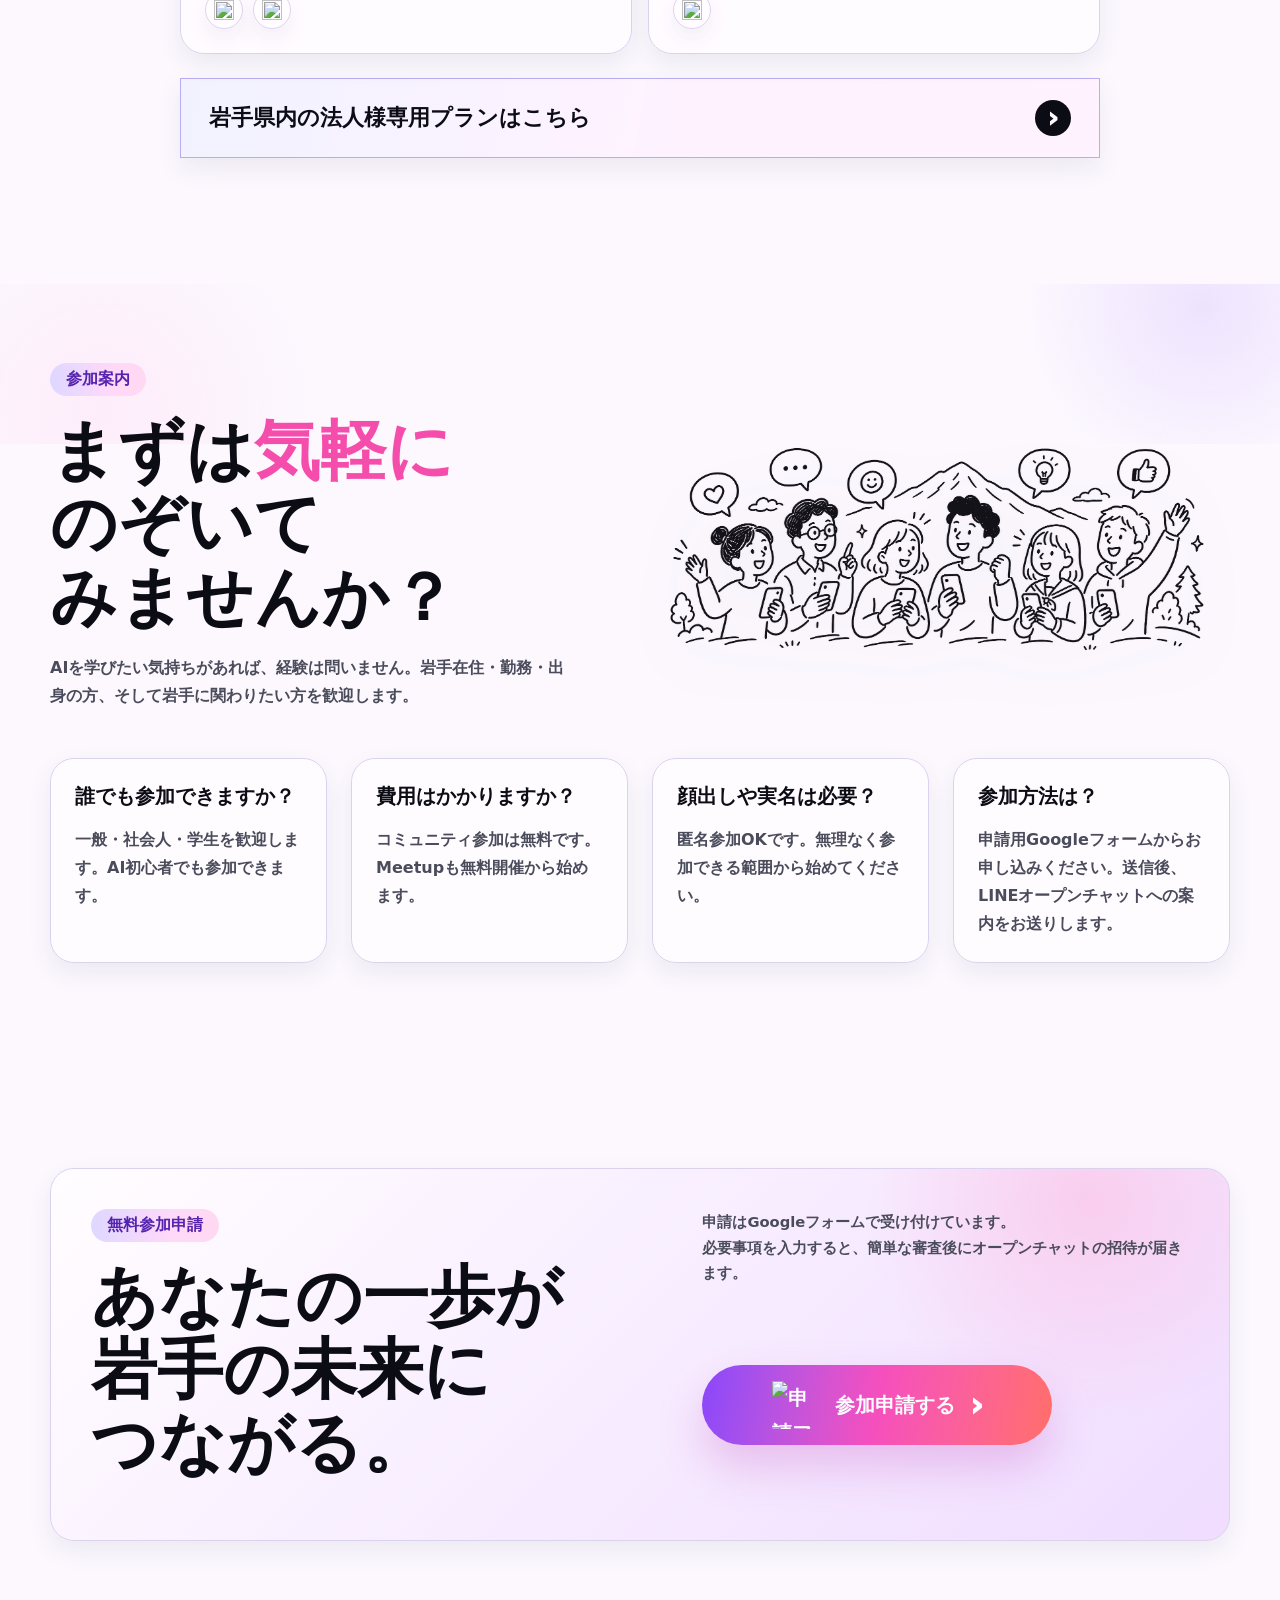
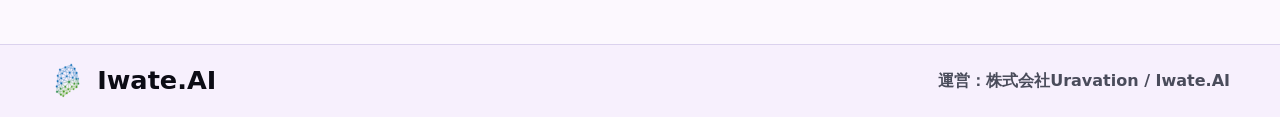
==== commit b4d7519a: "Update LP content and member assets" ====
--- a/index.html
+++ b/index.html
@@ -16,7 +16,7 @@
     <header class="site-header" aria-label="サイトヘッダー">
       <nav class="nav shell" aria-label="メインナビゲーション">
         <a class="brand" href="#top" aria-label="Iwate.AI トップへ">
-          <span class="brand-mark" aria-hidden="true">M</span>
+          <img class="brand-mark" src="image/Iwate.AI_Log.png" width="36" height="36" alt="" aria-hidden="true">
           <span>Iwate.AI</span>
         </a>
         <div class="nav-links" aria-label="ページ内リンク">
@@ -34,10 +34,31 @@
         <div class="shell hero-grid">
           <div class="hero-copy reveal">
             <p class="eyebrow">岩手発・参加無料の生成AIコミュニティ</p>
-            <h1>岩手で、<span class="accent-purple">AI</span>を使える人になる。</h1>
+            <h1><span class="line-lock">岩手で、<span class="accent-purple">AI</span>を</span><br><span class="line-lock">使える人になる。</span></h1>
             <p class="lead">
               一般の方も、働く社会人も、学生も。LINEで気軽に参加して、生成AIを「知る」から「使える」へ。
             </p>
+            <div class="hero-actions">
+              <a class="primary-cta" href="https://forms.gle/Y3Gdzk8be1CqfNhv7" target="_blank" rel="noopener">
+                <img class="cta-icon" width="48" height="48" src="https://img.icons8.com/color/48/line-me.png" alt="LINE">
+                無料で参加する
+                <span class="arrow" aria-hidden="true">›</span>
+              </a>
+              <a class="text-link" href="#features">まずは内容を見る</a>
+            </div>
+          </div>
+          <div class="hero-art reveal" aria-label="Iwate.AIコミュニティの参加イメージ">
+            <img src="assets/hero-notion-v3.png" width="1536" height="1024" alt="スマートフォンとノートパソコンを囲んでAIを学ぶ参加者の手書きイラスト">
+            <div class="hero-art-notes" aria-label="コミュニティの特徴">
+              <div class="float-card card-one">
+                <strong>質問・相談歓迎</strong>
+                <span>わからないことをすぐ聞ける</span>
+              </div>
+              <div class="float-card card-two">
+                <strong>オンラインMeetup</strong>
+                <span>学びを実践につなげる</span>
+              </div>
+            </div>
             <div class="audience-pills" aria-label="対象者">
               <span class="pill pink">一般向け</span>
               <span class="pill blue">社会人向け</span>
@@ -49,25 +70,6 @@
               <span>匿名参加OK</span>
               <span>岩手ゆかり歓迎</span>
             </div>
-            <div class="hero-actions">
-              <a class="primary-cta" href="#join">
-                <span class="line-bubble">LINE</span>
-                無料で参加する
-                <span class="arrow" aria-hidden="true">›</span>
-              </a>
-              <a class="text-link" href="#features">まずは内容を見る</a>
-            </div>
-          </div>
-          <div class="hero-art reveal" aria-label="Iwate.AIコミュニティの参加イメージ">
-            <img src="assets/hero-notion-v3.png" width="1536" height="1024" alt="スマートフォンとノートパソコンを囲んでAIを学ぶ参加者の手書きイラスト">
-            <div class="float-card card-one">
-              <strong>質問・相談歓迎</strong>
-              <span>わからないことをすぐ聞ける</span>
-            </div>
-            <div class="float-card card-two">
-              <strong>オンラインMeetup</strong>
-              <span>学びを実践につなげる</span>
-            </div>
           </div>
         </div>
       </section>
@@ -76,7 +78,7 @@
         <div class="shell split">
           <div class="reveal">
             <p class="eyebrow">こんな悩みありませんか？</p>
-            <h2>AIに興味はある。でも、<span class="accent-pink">始め方</span>がわからない。</h2>
+            <h2><span class="line-lock">AIに興味はある。</span><br><span class="line-lock">でも、<span class="accent-pink">始め方</span>が</span><br>わからない。</h2>
             <p>
               Iwate.AIは、岩手でAIを学びたい人がつまずきやすい壁を、一緒に越えるための場所です。
             </p>
@@ -84,22 +86,18 @@
           </div>
           <div class="problem-grid reveal" aria-label="よくある悩み">
             <article>
-              <span class="mini-icon">?</span>
               <h3>何を使えばいい？</h3>
               <p>ChatGPTやClaudeなど、自分に合う入口がわからない。</p>
             </article>
             <article>
-              <span class="mini-icon">…</span>
               <h3>一人だと続かない</h3>
               <p>聞ける相手がいないと、試す前に止まってしまう。</p>
             </article>
             <article>
-              <span class="mini-icon">↗</span>
               <h3>仕事や学業にどう使う？</h3>
               <p>具体的な活用イメージがまだ持てない。</p>
             </article>
             <article>
-              <span class="mini-icon">岩</span>
               <h3>地方だと学ぶ場が少ない</h3>
               <p>岩手でつながれる仲間や情報が少ない。</p>
             </article>
@@ -161,7 +159,6 @@
               <img class="feature-art" src="assets/feature-iwate-notion-v3.png" width="1254" height="1254" loading="lazy" alt="岩手のAI情報交換を表す手書きイラスト">
             </article>
           </div>
-          <p class="center-badge reveal">参加無料・LINEベースで気軽に</p>
         </div>
       </section>
 
@@ -209,7 +206,7 @@
           <div class="split reverse">
             <div class="reveal">
               <p class="eyebrow">参加方法</p>
-              <h2>参加は<span class="accent-purple">3ステップ</span>で完了</h2>
+              <h2>参加は<br><span class="line-lock"><span class="accent-purple">3ステップ</span>で完了</span></h2>
               <p>難しい準備は不要。フォーム申込後、LINEでコミュニティに参加できます。</p>
             </div>
             <img class="join-art reveal" src="assets/join-steps-notion-v3.png" width="1774" height="887" loading="lazy" alt="3ステップの参加方法を表す手書きイラスト">
@@ -219,6 +216,7 @@
               <span>1</span>
               <h3>フォームで申し込む</h3>
               <p>簡単な入力でOK</p>
+              <p class="step-note">※岩手にゆかりのある方限定になります。</p>
             </li>
             <li class="step-card reveal">
               <span>2</span>
@@ -243,38 +241,76 @@
         <div class="shell split">
           <div class="reveal">
             <p class="eyebrow">第1回Meetup（予定）</p>
-            <h2>まずは<span class="accent-purple">無料</span>のオンラインMeetupから</h2>
+            <h2><span class="line-lock">まずは<span class="accent-purple">無料</span>の</span><br>オンライン<br>Meetupから</h2>
             <p>はじめての方も参加しやすい、実践型の学びの場を予定しています。</p>
             <div class="fact-grid">
               <article><span>テーマ</span><strong>生成AI × 業務効率化ハンズオン（仮）</strong></article>
-              <article><span>開催形式</span><strong>オンライン（Zoom）</strong></article>
-              <article><span>開催時期</span><strong>2026年5月下旬予定</strong></article>
+              <article><span>開催形式</span><strong>オンライン<br>（Google Meet）</strong></article>
+              <article><span>開催時期</span><strong>2026年6月下旬予定</strong></article>
               <article><span>参加費</span><strong>無料</strong></article>
             </div>
           </div>
           <img class="meetup-art reveal" src="assets/meetup-notion-v3.png" width="1496" height="1051" loading="lazy" alt="オンラインMeetupで一緒に学ぶ参加者の手書きイラスト">
         </div>
         <div class="shell">
-          <p class="notice reveal">最新情報はLINEオープンチャットと公式案内でお知らせします</p>
+          <p class="notice reveal">最新情報はLINEオープンチャットでお知らせします</p>
         </div>
       </section>
 
       <section class="section-pad founder">
-        <div class="shell split reverse">
-          <div class="reveal">
+        <div class="shell founder-layout reveal">
+          <div>
             <p class="eyebrow">運営者について</p>
-            <h2>岩手出身の実践者が、地域に<span class="accent-purple">学び</span>の場をつくる</h2>
+            <h2>岩手に関わる実践者が、地域に<span class="accent-purple">学び</span>の場をつくる</h2>
             <p>
-              運営は株式会社Uravation代表の佐藤倏。東京で培った生成AIの知見を、故郷・岩手へ還元するためにIwate.AIを始動しました。
+              Iwate.AIは、生成AIの知見を地域へ還元したいメンバーが運営しています。
             </p>
-            <div class="metric-row" aria-label="活動実績">
-              <span><strong>6,000</strong>名以上の受講者</span>
-              <span><strong>100</strong>社超の支援企業</span>
-              <span><strong>1.4万</strong>部の書籍</span>
-              <span><strong>10万</strong>人超のXフォロワー</span>
-            </div>
-          </div>
-          <img class="founder-art reveal" src="assets/founder-notion-v3.png" width="1254" height="1254" loading="lazy" alt="Iwate.AI運営者を表す手書きイラスト">
+            <div class="operator-grid" aria-label="運営メンバー">
+              <article class="operator-card">
+                <div class="operator-profile">
+                  <img class="operator-avatar" src="image/ceo.webp" width="128" height="128" alt="佐藤傑のプロフィール画像">
+                  <div>
+                    <span class="operator-role">Founder</span>
+                    <h3>佐藤傑</h3>
+                  </div>
+                </div>
+                <p>株式会社Uravation代表。大学在学中にAI事業の立ち上げに参画。生成AI登場以降、多数のAIプロダクトを開発。2024年にUravationを設立し、上場企業を含む多数の企業にAI研修を実施。東京で培った生成AIの知見を、故郷・岩手へ還元するためにIwate.AIを始動。</p>
+                <div class="operator-metrics" aria-label="佐藤傑の活動実績">
+                  <span><strong>6,000</strong>名以上の受講者</span>
+                  <span><strong>100</strong>社超の支援企業</span>
+                  <span><strong>1.4万</strong>部の書籍</span>
+                  <span><strong>10万</strong>人超のXフォロワー</span>
+                </div>
+                <div class="operator-links" aria-label="佐藤傑のリンク">
+                  <a href="https://x.com/SuguruKun_ai" target="_blank" rel="noopener" aria-label="佐藤傑のXを開く">
+                    <img width="30" height="30" src="https://img.icons8.com/ios-glyphs/30/twitterx--v2.png" alt="">
+                  </a>
+                  <a href="https://uravation.com/" target="_blank" rel="noopener" aria-label="佐藤傑のホームページを開く">
+                    <img width="32" height="32" src="https://img.icons8.com/windows/32/home-page.png" alt="">
+                  </a>
+                </div>
+              </article>
+              <article class="operator-card">
+                <div class="operator-profile">
+                  <img class="operator-avatar" src="image/リス_圧縮済み.jpg" width="128" height="128" alt="高橋諒のプロフィール画像">
+                  <div>
+                    <span class="operator-role">Co-operator</span>
+                    <h3>高橋諒（共同運営）</h3>
+                  </div>
+                </div>
+                <p>Iwate.AI運営、参加者サポート、地域のAI活用情報の共有を担当。ソフトバンク発のAIエージェント「satto」元エバンジェリスト。</p>
+                <div class="operator-links" aria-label="共同運営メンバーのリンク">
+                  <a href="https://x.com/ai_ryo_t" target="_blank" rel="noopener" aria-label="高橋諒のXを開く">
+                    <img width="30" height="30" src="https://img.icons8.com/ios-glyphs/30/twitterx--v2.png" alt="">
+                  </a>
+                </div>
+              </article>
+            </div>
+            <a class="corporate-plan-card" href="https://uravation.com/iwate/" target="_blank" rel="noopener">
+              <span>岩手県内の法人様専用プランはこちら</span>
+              <span class="corporate-plan-arrow" aria-hidden="true">›</span>
+            </a>
+          </div>
         </div>
       </section>
 
@@ -283,28 +319,28 @@
           <div class="split">
             <div class="reveal">
               <p class="eyebrow">参加案内</p>
-              <h2>まずは<span class="accent-pink">気軽に</span>、のぞいてみませんか？</h2>
+              <h2><span class="line-lock">まずは<span class="accent-pink">気軽に</span></span><br>のぞいて<br>みませんか？</h2>
               <p>AIを学びたい気持ちがあれば、経験は問いません。岩手在住・勤務・出身の方、そして岩手に関わりたい方を歓迎します。</p>
             </div>
             <img class="final-art reveal" src="assets/final-community-notion-v3.png" width="1774" height="887" loading="lazy" alt="Iwate.AIへの参加を呼びかけるコミュニティの手書きイラスト">
           </div>
           <div class="faq-grid reveal">
-            <details open>
-              <summary>誰でも参加できますか？</summary>
+            <article>
+              <h3>誰でも参加できますか？</h3>
               <p>一般・社会人・学生を歓迎します。AI初心者でも参加できます。</p>
-            </details>
-            <details>
-              <summary>費用はかかりますか？</summary>
+            </article>
+            <article>
+              <h3>費用はかかりますか？</h3>
               <p>コミュニティ参加は無料です。Meetupも無料開催から始めます。</p>
-            </details>
-            <details>
-              <summary>顔出しや実名は必要？</summary>
+            </article>
+            <article>
+              <h3>顔出しや実名は必要？</h3>
               <p>匿名参加OKです。無理なく参加できる範囲から始めてください。</p>
-            </details>
-            <details>
-              <summary>参加方法は？</summary>
-              <p>下のフォーム送信後、LINEオープンチャットへの案内が表示されます。</p>
-            </details>
+            </article>
+            <article>
+              <h3>参加方法は？</h3>
+              <p>申請用Googleフォームからお申し込みください。送信後、LINEオープンチャットへの案内をお送りします。</p>
+            </article>
           </div>
         </div>
       </section>
@@ -312,37 +348,17 @@
       <section class="section-pad join" id="join">
         <div class="shell join-panel reveal">
           <div>
-            <p class="eyebrow">無料参加フォーム</p>
-            <h2>あなたの一歩が、岩手の未来につながる。</h2>
-            <p>送信すると、このページ内でLINE参加案内を確認できます。</p>
-          </div>
-          <form class="join-form" id="joinForm">
-            <label>
-              お名前またはニックネーム
-              <input name="name" autocomplete="name" required placeholder="例：佐藤">
-            </label>
-            <label>
-              参加区分
-              <select name="type" required>
-                <option value="">選択してください</option>
-                <option>一般の方</option>
-                <option>社会人</option>
-                <option>学生</option>
-                <option>岩手に関わりたい方</option>
-              </select>
-            </label>
-            <label>
-              メールアドレス
-              <input name="email" type="email" autocomplete="email" required placeholder="you@example.com">
-            </label>
-            <button class="primary-cta form-button" type="submit">
-              <span class="line-bubble">LINE</span>
-              参加案内を受け取る
+            <p class="eyebrow">無料参加申請</p>
+            <h2><span class="line-lock">あなたの一歩が</span><br><span class="line-lock">岩手の未来に</span><br>つながる。</h2>
+          </div>
+          <div class="join-link-card" aria-label="Googleフォームへの申請リンク">
+            <p>申請はGoogleフォームで受け付けています。<br>必要事項を入力すると、簡単な審査後にオープンチャットの招待が届きます。</p>
+            <a class="primary-cta form-button" href="https://forms.gle/Y3Gdzk8be1CqfNhv7" target="_blank" rel="noopener">
+              <img class="cta-icon" width="48" height="48" src="https://img.icons8.com/fluency/48/submit-document.png" alt="申請フォーム">
+              参加申請する
               <span class="arrow" aria-hidden="true">›</span>
-            </button>
-            <p class="form-note">入力内容はデモ用です。外部送信は行いません。</p>
-            <p class="form-status" id="formStatus" role="status" aria-live="polite"></p>
-          </form>
+            </a>
+          </div>
         </div>
       </section>
     </main>
@@ -350,7 +366,7 @@
     <footer class="site-footer">
       <div class="shell footer-inner">
         <a class="brand" href="#top" aria-label="Iwate.AI トップへ">
-          <span class="brand-mark" aria-hidden="true">M</span>
+          <img class="brand-mark" src="image/Iwate.AI_Log.png" width="36" height="36" alt="" aria-hidden="true">
           <span>Iwate.AI</span>
         </a>
         <p>運営：株式会社Uravation / Iwate.AI</p>
--- a/styles.css
+++ b/styles.css
@@ -132,15 +132,12 @@
 }
 
 .brand-mark {
-  display: grid;
-  place-items: center;
   width: 2.25rem;
   height: 2.25rem;
-  border-radius: 0.7rem;
-  color: oklch(0.99 0.005 300);
-  font-weight: 950;
-  background: linear-gradient(135deg, var(--purple), var(--pink), var(--coral));
-  box-shadow: 0 10px 20px oklch(0.62 0.2 315 / 0.22);
+  border-radius: 0;
+  object-fit: contain;
+  background: transparent;
+  box-shadow: none;
 }
 
 .nav-links {
@@ -184,6 +181,10 @@
   align-items: center;
 }
 
+.hero-grid {
+  align-items: start;
+}
+
 .hero-grid > *,
 .split > * {
   min-width: 0;
@@ -222,13 +223,13 @@
 
 h1 {
   margin-bottom: 1.35rem;
-  font-size: clamp(3rem, 6.2vw, 4.75rem);
+  font-size: clamp(3rem, 5vw, 4rem);
   font-weight: 950;
 }
 
 h2 {
   margin-bottom: 1.25rem;
-  font-size: clamp(2.25rem, 5.8vw, 4.6rem);
+  font-size: clamp(2.25rem, 5.2vw, 4.1rem);
   font-weight: 950;
 }
 
@@ -251,6 +252,11 @@
 
 .accent-pink {
   color: var(--pink);
+}
+
+.line-lock {
+  display: inline-block;
+  white-space: nowrap;
 }
 
 .audience-pills,
@@ -268,6 +274,10 @@
   margin: 1.7rem 0 1.35rem;
 }
 
+.hero-art .audience-pills {
+  margin: var(--space-lg) 0 var(--space-sm);
+}
+
 .pill,
 .trust-row span,
 .center-badge {
@@ -299,6 +309,10 @@
 
 .trust-row {
   margin: 0 0 var(--space-xl);
+}
+
+.hero-art .trust-row {
+  margin-bottom: 0;
 }
 
 .trust-row span::before,
@@ -351,6 +365,15 @@
   font-weight: 950;
 }
 
+.cta-icon {
+  flex: 0 0 auto;
+  width: 3rem;
+  height: 3rem;
+  background: transparent;
+  padding: 0;
+  object-fit: contain;
+}
+
 .arrow {
   font-size: 2rem;
   line-height: 1;
@@ -436,9 +459,7 @@
 }
 
 .float-card {
-  position: absolute;
-  display: none;
-  width: min(15rem, 48vw);
+  width: 100%;
   border: 1px solid var(--line);
   border-radius: 1.3rem;
   padding: 1rem 1.15rem;
@@ -446,6 +467,13 @@
   box-shadow: var(--shadow-md);
 }
 
+.hero-art-notes {
+  display: grid;
+  grid-template-columns: repeat(2, minmax(0, 1fr));
+  gap: var(--space-md);
+  margin-top: var(--space-md);
+}
+
 .float-card strong,
 .float-card span {
   display: block;
@@ -454,16 +482,6 @@
 .float-card span {
   color: var(--muted);
   font-size: 0.92rem;
-}
-
-.card-one {
-  left: 2%;
-  bottom: 8%;
-}
-
-.card-two {
-  right: -2%;
-  bottom: 0;
 }
 
 .problem::before,
@@ -510,7 +528,8 @@
 .benefit-card,
 .step-card,
 .fact-grid article,
-.faq-grid details,
+.faq-grid article,
+.operator-card,
 .join-panel {
   border: 1px solid var(--line);
   border-radius: var(--radius);
@@ -520,18 +539,6 @@
 
 .problem-grid article {
   padding: var(--space-xl);
-}
-
-.mini-icon {
-  display: inline-grid;
-  place-items: center;
-  width: 3rem;
-  height: 3rem;
-  margin-bottom: var(--space-md);
-  border-radius: 999px;
-  background: var(--lavender);
-  color: var(--purple);
-  font-weight: 950;
 }
 
 .answer-strip,
@@ -711,6 +718,13 @@
   transition: transform 220ms cubic-bezier(0.22, 1, 0.36, 1);
 }
 
+.step-note {
+  margin-top: var(--space-md);
+  color: var(--pink);
+  font-size: 0.92rem;
+  font-weight: 900;
+}
+
 .step-card li::before,
 .step-card::marker {
   content: "";
@@ -718,9 +732,7 @@
 
 .step-card p,
 .fact-grid span,
-.faq-grid p,
-.form-note,
-.form-status {
+.faq-grid p {
   color: var(--muted);
 }
 
@@ -759,28 +771,147 @@
   border: 1px solid oklch(0.78 0.1 292);
 }
 
-.metric-row {
+.operator-grid {
   display: grid;
-  grid-template-columns: repeat(auto-fit, minmax(150px, 1fr));
+  grid-template-columns: repeat(2, minmax(0, 1fr));
   gap: var(--space-md);
   margin-top: var(--space-xl);
 }
 
-.metric-row span {
+.founder-layout {
+  max-width: 920px;
+}
+
+.founder-layout > div > p:not(.eyebrow) {
+  max-width: 48rem;
+  color: var(--muted);
+  font-weight: 700;
+}
+
+.operator-card {
+  display: flex;
+  flex-direction: column;
+  gap: 0.9rem;
+  padding: var(--space-lg);
+}
+
+.operator-profile {
+  display: flex;
+  align-items: center;
+  gap: 0.95rem;
+}
+
+.operator-avatar {
+  flex: 0 0 auto;
+  width: 5rem;
+  height: 5rem;
+  border: 1px solid var(--line);
+  border-radius: 999px;
+  background: oklch(0.997 0.006 318 / 0.9);
+  object-fit: cover;
+  object-position: center;
+  padding: 0;
+}
+
+.operator-card h3 {
+  margin: 0;
+}
+
+.operator-card p {
+  margin: 0;
+  color: var(--muted);
+  font-weight: 700;
+}
+
+.operator-role {
+  display: inline-flex;
+  margin-bottom: 0.35rem;
+  border-radius: 999px;
+  padding: 0.25rem 0.7rem;
+  background: var(--lavender);
+  color: var(--purple);
+  font-size: 0.78rem;
+  font-weight: 950;
+}
+
+.operator-metrics {
+  display: grid;
+  grid-template-columns: repeat(2, minmax(0, 1fr));
+  gap: 0.65rem;
+  margin-top: 0.15rem;
+}
+
+.operator-metrics span {
   display: block;
   border: 1px solid var(--line);
-  border-radius: 1rem;
-  padding: 1rem;
-  background: oklch(0.997 0.006 318 / 0.88);
-  box-shadow: var(--shadow-sm);
+  border-radius: 0.85rem;
+  padding: 0.75rem;
+  background: oklch(0.997 0.006 318 / 0.82);
+  font-size: 0.86rem;
   font-weight: 800;
 }
 
-.metric-row strong {
+.operator-metrics strong {
   display: block;
   color: var(--purple);
-  font-size: clamp(1.8rem, 3vw, 2.5rem);
-  line-height: 1.1;
+  font-size: clamp(1.35rem, 2vw, 1.8rem);
+  line-height: 1.05;
+}
+
+.operator-links {
+  display: flex;
+  gap: 0.65rem;
+  margin-top: auto;
+}
+
+.operator-links a {
+  display: inline-grid;
+  place-items: center;
+  width: 2.35rem;
+  height: 2.35rem;
+  border: 1px solid var(--line);
+  border-radius: 999px;
+  background: oklch(0.997 0.006 318 / 0.9);
+  box-shadow: var(--shadow-sm);
+}
+
+.operator-links img {
+  width: 1.25rem;
+  height: 1.25rem;
+  object-fit: contain;
+}
+
+.corporate-plan-card {
+  display: flex;
+  align-items: center;
+  justify-content: space-between;
+  gap: var(--space-md);
+  margin-top: var(--space-lg);
+  min-height: 5rem;
+  border: 1px solid oklch(0.78 0.1 292);
+  border-radius: var(--radius-sm);
+  padding: 1.1rem clamp(1.2rem, 3vw, 1.75rem);
+  background:
+    linear-gradient(100deg, oklch(0.965 0.04 285 / 0.88), oklch(0.985 0.035 335 / 0.92)),
+    oklch(0.997 0.006 318 / 0.9);
+  box-shadow: var(--shadow-sm);
+  color: var(--ink);
+  font-size: clamp(1.05rem, 2vw, 1.35rem);
+  font-weight: 950;
+  text-decoration: none;
+}
+
+.corporate-plan-arrow {
+  display: inline-grid;
+  place-items: center;
+  flex: 0 0 auto;
+  width: 2.25rem;
+  height: 2.25rem;
+  border-radius: 999px;
+  background: var(--ink);
+  color: var(--paper);
+  font-size: 1.65rem;
+  line-height: 1;
 }
 
 .faq-grid {
@@ -788,36 +919,32 @@
   margin-top: var(--space-xl);
 }
 
-.faq-grid details {
-  padding: 0;
-}
-
-.faq-grid summary {
-  min-height: 64px;
-  display: flex;
-  align-items: center;
-  cursor: pointer;
-  padding: 1.25rem;
-  font-size: 1.1rem;
-  font-weight: 950;
-}
-
-.faq-grid p {
+.faq-grid article {
+  min-height: 12rem;
+  padding: var(--space-lg);
+}
+
+.faq-grid h3 {
+  margin-bottom: 1rem;
+  font-size: 1.25rem;
+}
+
+.faq-grid p,
+.join-link-card p {
   margin: 0;
-  padding: 0 1.25rem 1.25rem;
   font-weight: 700;
 }
 
 .join-panel {
   display: grid;
   gap: clamp(2rem, 5vw, 4rem);
-  padding: clamp(1.25rem, 4vw, 3rem);
+  padding: clamp(1.25rem, 4vw, 2.5rem);
   background:
     radial-gradient(circle at 88% 8%, oklch(0.84 0.11 346 / 0.44), transparent 14rem),
     linear-gradient(135deg, oklch(0.997 0.006 318), oklch(0.93 0.08 300));
 }
 
-.join-form {
+.join-link-card {
   display: grid;
   gap: var(--space-md);
 }
@@ -841,30 +968,25 @@
   font: inherit;
 }
 
-input:focus,
-select:focus,
 a:focus-visible,
-button:focus-visible,
-summary:focus-visible {
+button:focus-visible {
   outline: 3px solid oklch(0.72 0.18 292 / 0.65);
   outline-offset: 3px;
 }
 
 .form-button {
-  width: 100%;
+  width: 350px;
+  height: 80px;
+  min-height: 80px;
   margin-top: 0.5rem;
-}
-
-.form-note,
-.form-status {
+  padding: 0.8rem 1.4rem;
+  font-size: clamp(1.05rem, 1.8vw, 1.25rem);
+}
+
+.join-link-card p {
   margin: 0;
   font-size: 0.92rem;
   font-weight: 700;
-}
-
-.form-status.success {
-  color: oklch(0.42 0.15 145);
-  font-weight: 950;
 }
 
 .site-footer {
@@ -923,16 +1045,48 @@
     grid-template-columns: minmax(0, 0.95fr) minmax(21rem, 1.05fr);
   }
 
+  .hero-art {
+    margin-top: -3rem;
+    padding-top: 0;
+  }
+
   .split {
     grid-template-columns: minmax(0, 0.95fr) minmax(20rem, 1.05fr);
   }
 
+  .feature-grid {
+    grid-template-columns: repeat(4, minmax(0, 1fr));
+  }
+
+  .feature-card {
+    min-height: 21rem;
+    padding: 1.35rem;
+  }
+
+  .feature-card h3 {
+    font-size: 1.28rem;
+  }
+
+  .feature-card li {
+    font-size: 0.94rem;
+  }
+
+  .feature-art {
+    width: min(10.5rem, 100%);
+  }
+
   .float-card {
     display: block;
   }
 
   .join-panel {
     grid-template-columns: minmax(0, 0.9fr) minmax(22rem, 0.8fr);
+  }
+}
+
+@media (max-width: 899px) {
+  .operator-grid {
+    grid-template-columns: 1fr;
   }
 }
 
@@ -958,8 +1112,19 @@
     width: 100%;
   }
 
+  .form-button {
+    max-width: 100%;
+  }
+
   .hero-art {
     min-height: auto;
+    padding-top: 0;
+  }
+
+  .hero-art-notes,
+  .problem-grid,
+  .faq-grid {
+    grid-template-columns: 1fr;
   }
 
   .section-heading,
@@ -983,7 +1148,7 @@
 
 @media (max-width: 560px) {
   h1 {
-    font-size: 2.55rem;
+    font-size: 2.35rem;
   }
 
   h2 {
@@ -1011,6 +1176,11 @@
     width: 2.35rem;
     height: 2.35rem;
     font-size: 0.68rem;
+  }
+
+  .cta-icon {
+    width: 2.35rem;
+    height: 2.35rem;
   }
 
   .problem-grid article,
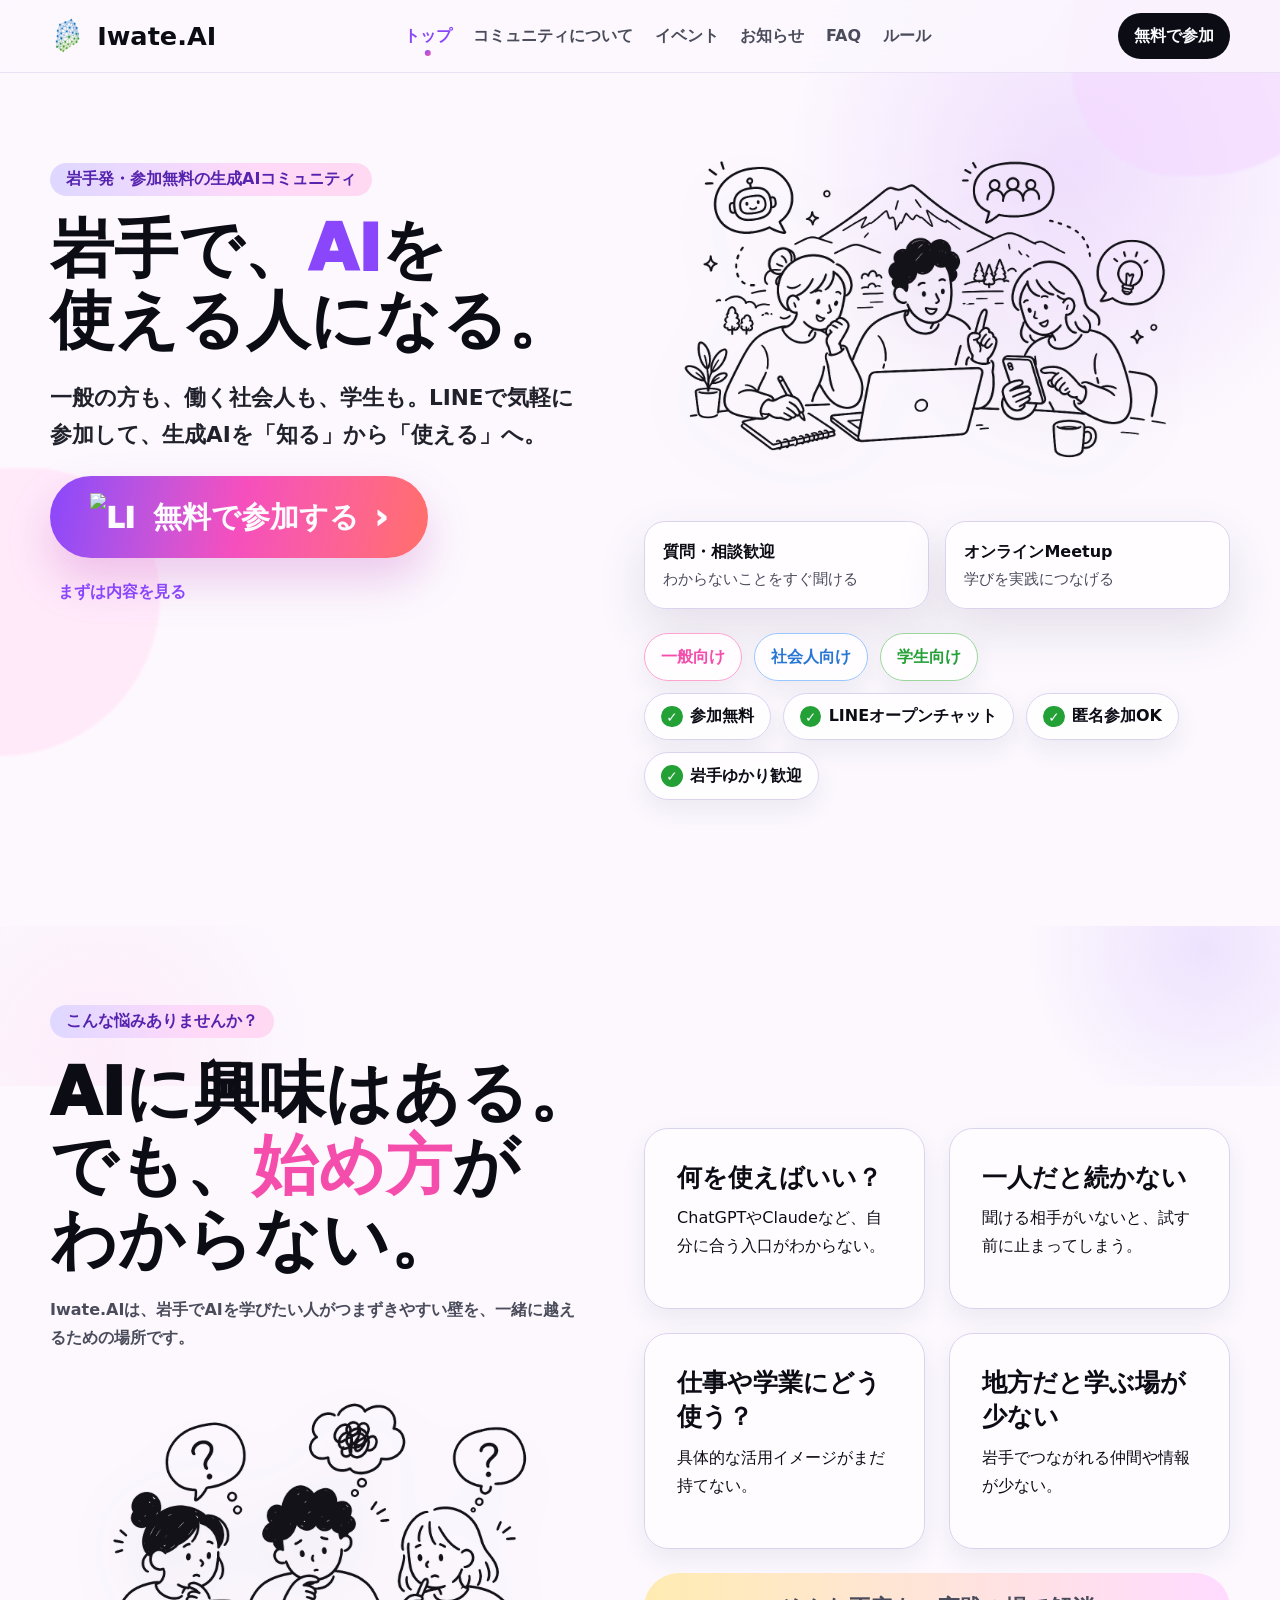
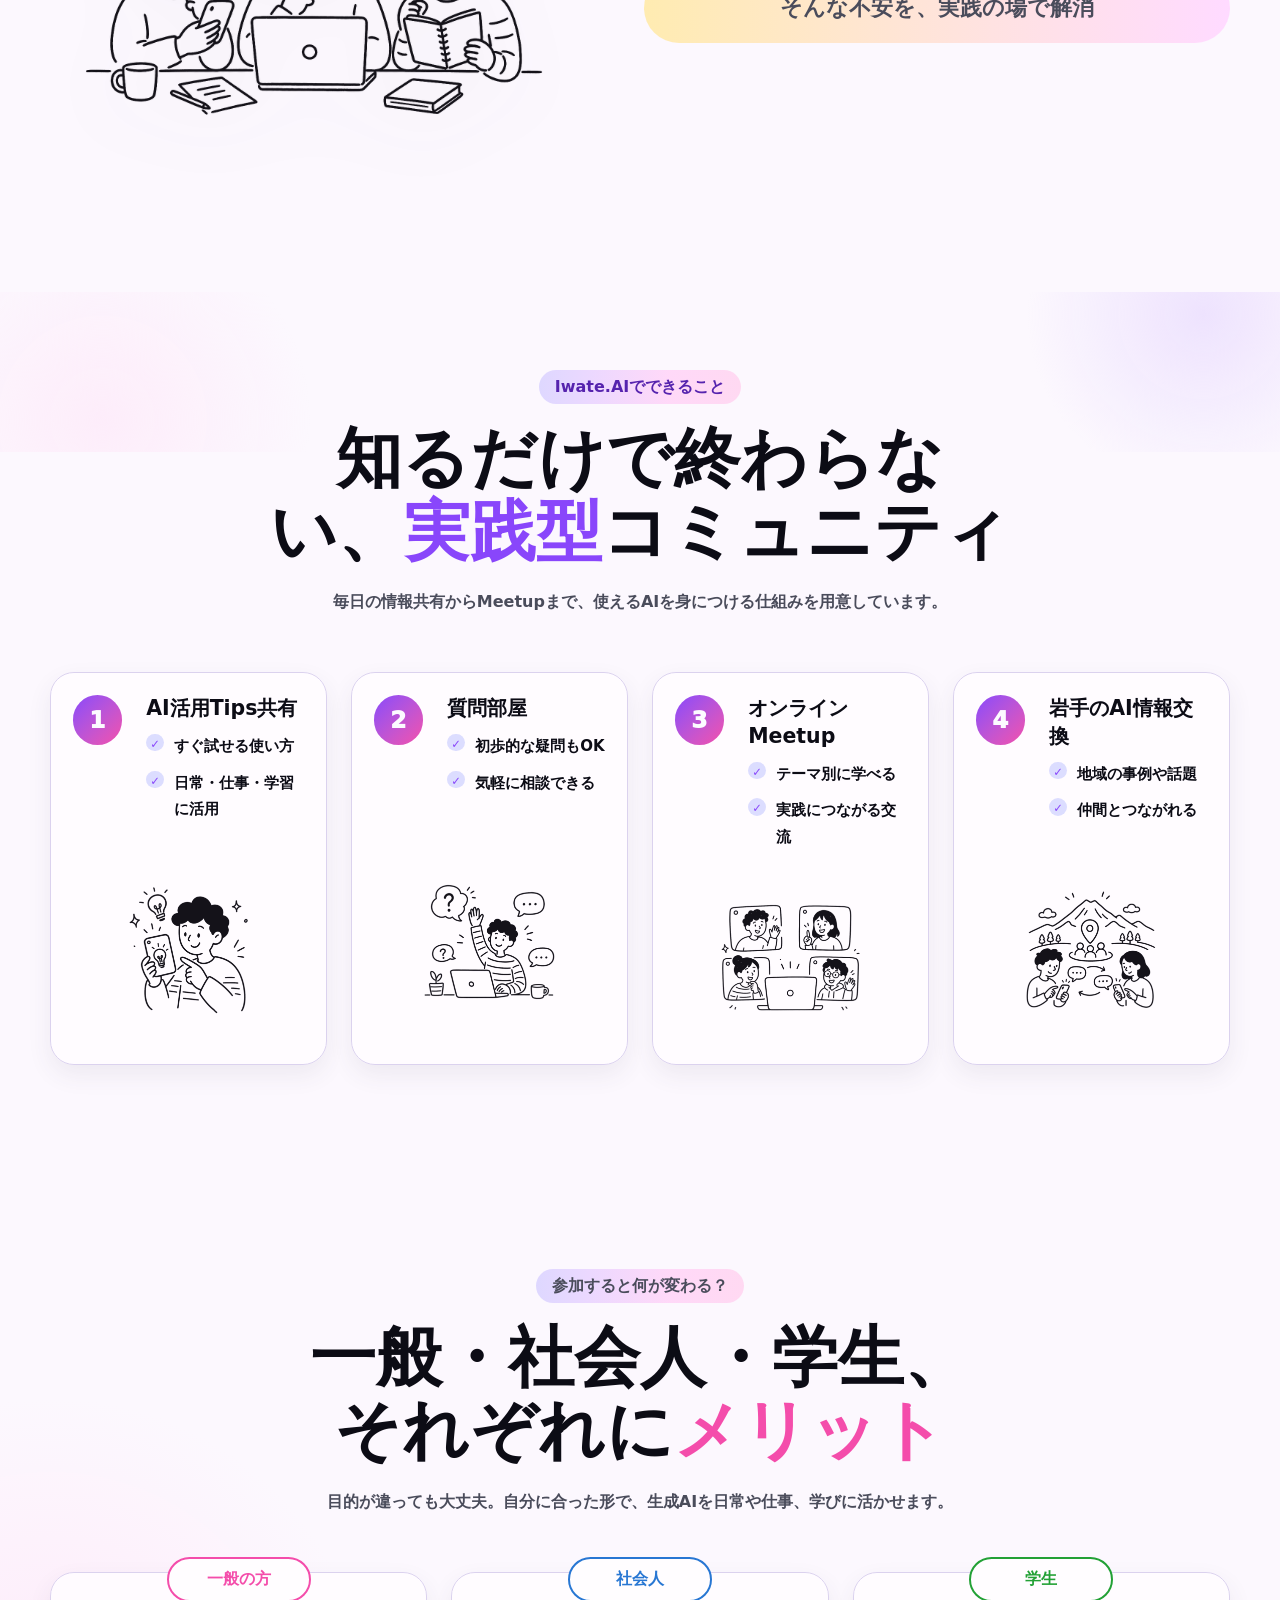
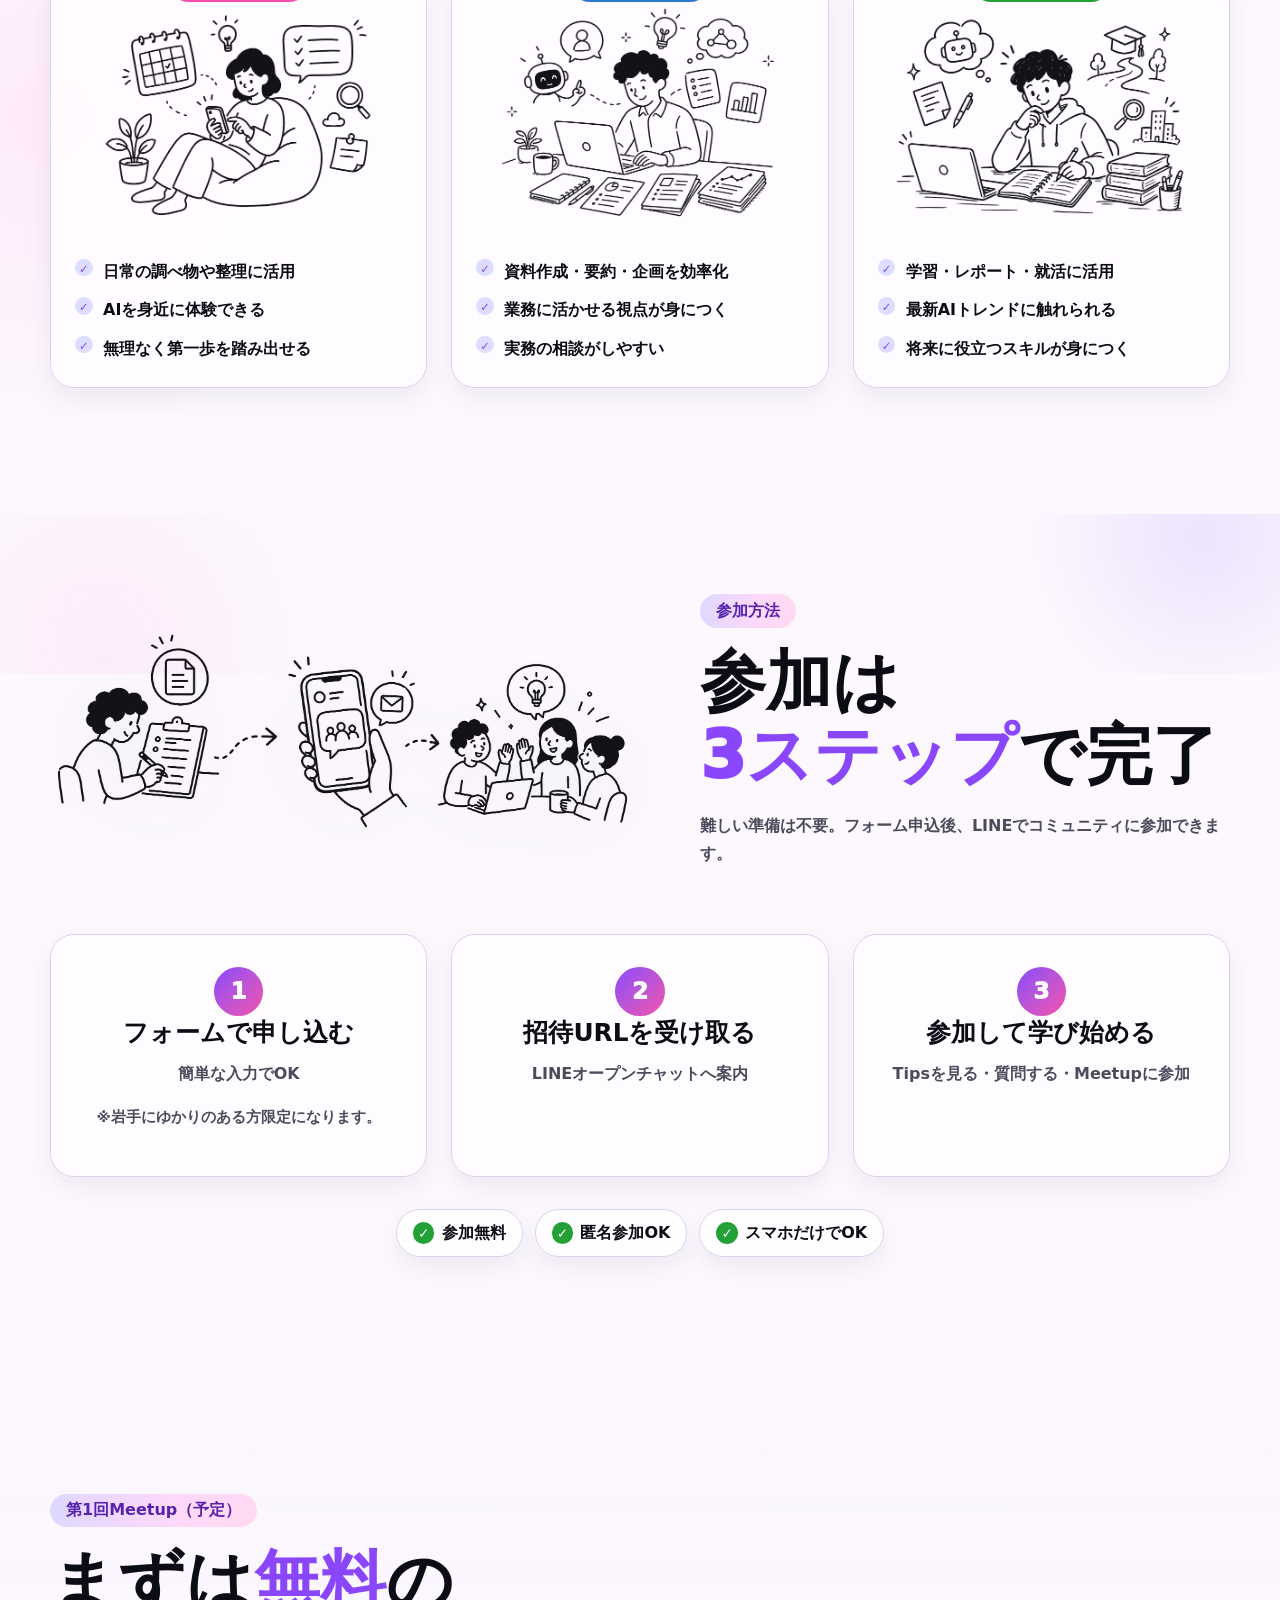
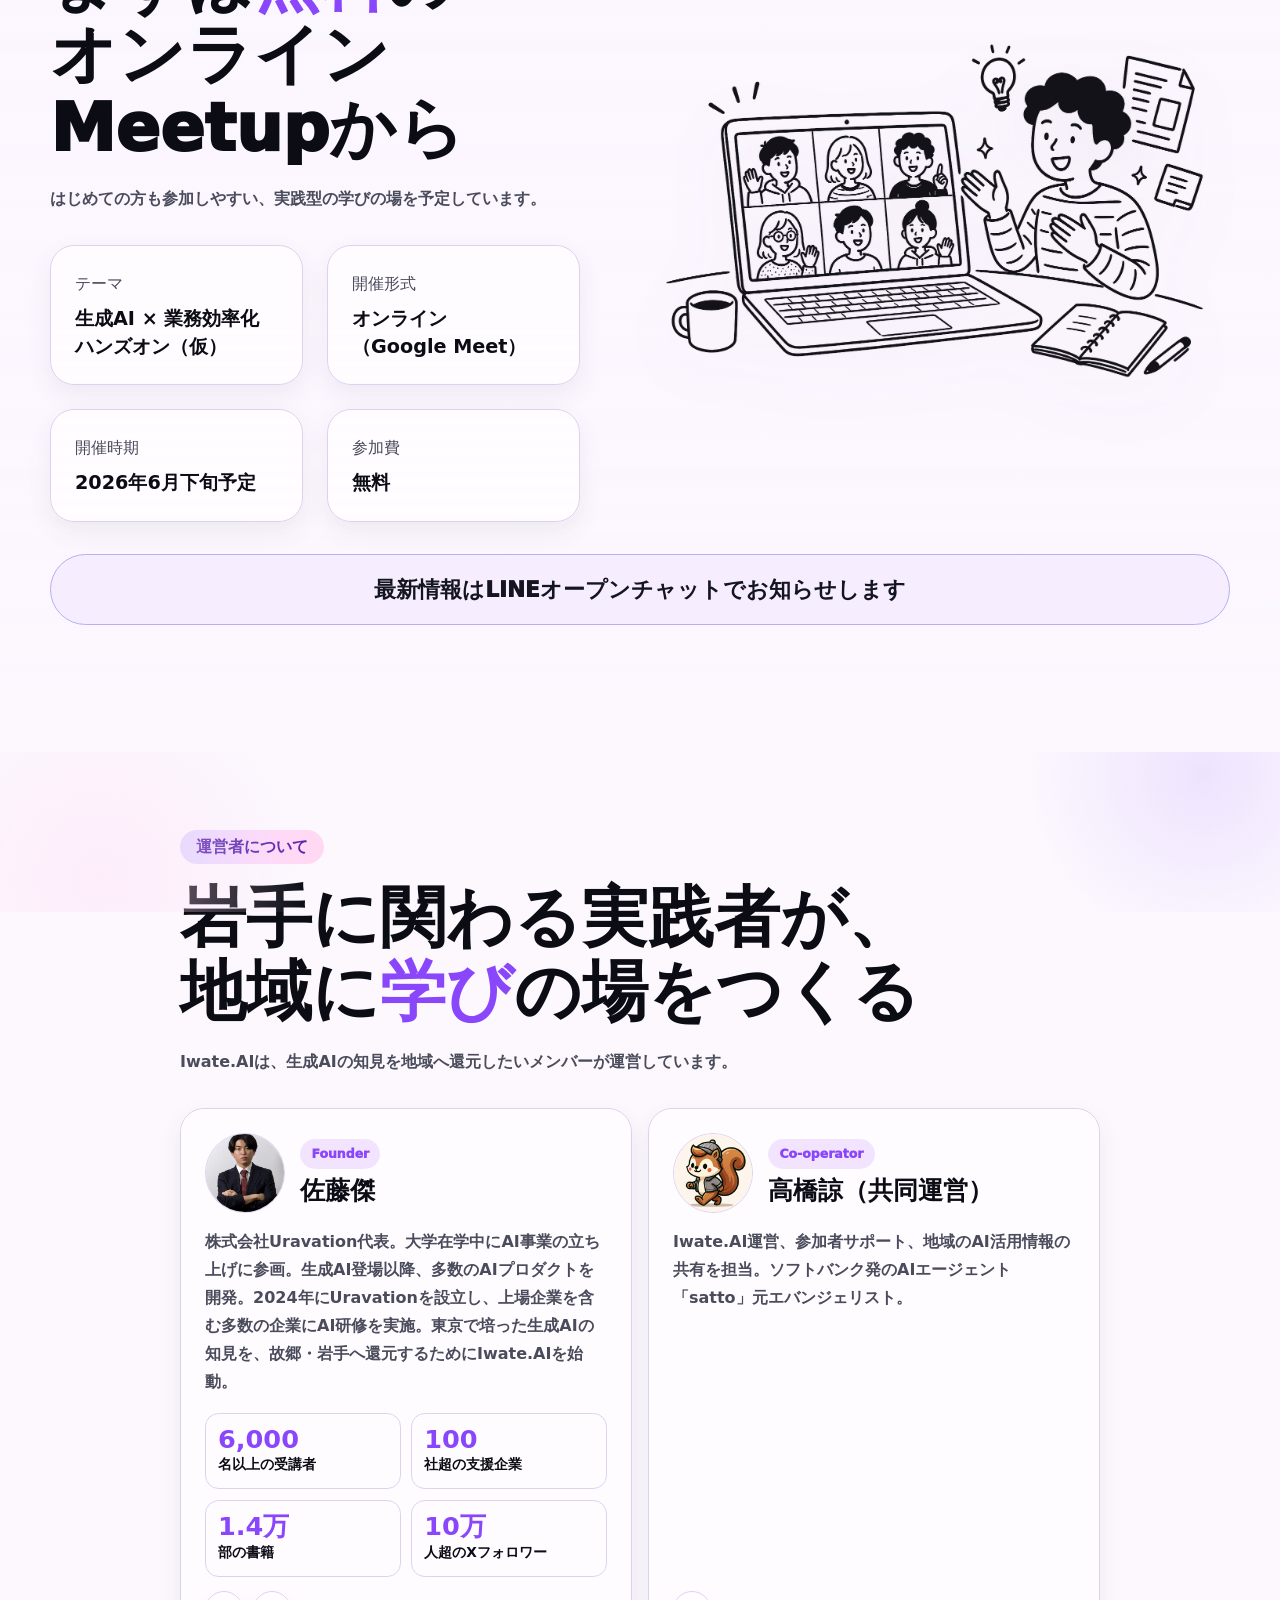
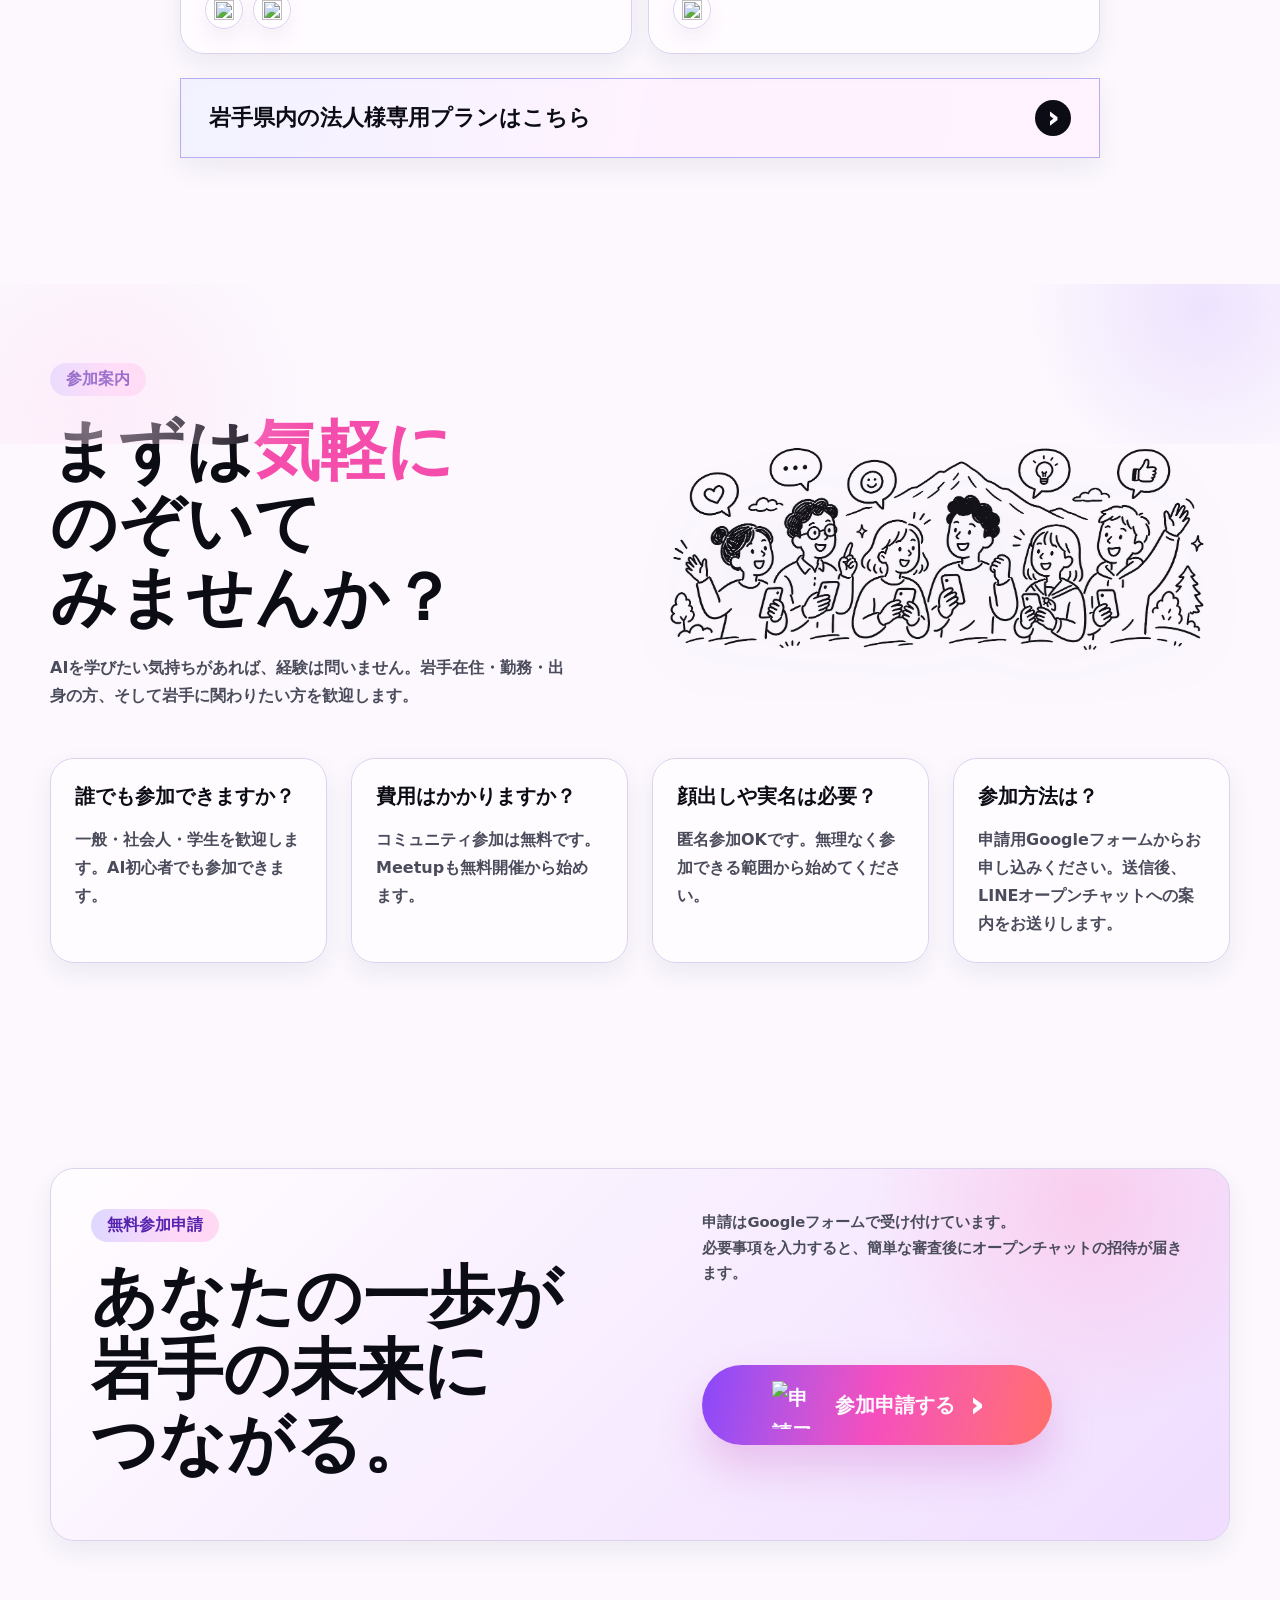
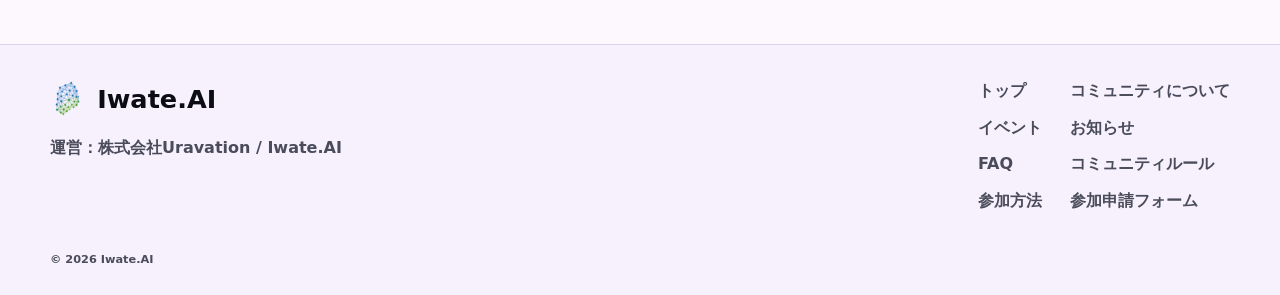
==== commit f7633528: "コミュニティサイト化：6つのサブページ追加、モバイルメニュー、サイトマップ対応 Co-Authored-By: 高橋諒 <ryo.takahashi.info@gmail.com>" ====
--- a/index.html
+++ b/index.html
@@ -8,6 +8,17 @@
       name="description"
       content="Iwate.AIは、岩手でAIを学びたい一般の方、社会人、学生のための参加無料コミュニティです。LINEで気軽に参加できます。"
     >
+    <link rel="canonical" href="https://ryo-1203.github.io/test_LP/">
+    <link rel="icon" href="image/Iwate.AI_Log.png">
+    <meta name="theme-color" content="#faf7fd">
+    <meta property="og:type" content="website">
+    <meta property="og:site_name" content="Iwate.AI">
+    <meta property="og:locale" content="ja_JP">
+    <meta property="og:title" content="Iwate.AI | 岩手発・参加無料の生成AIコミュニティ">
+    <meta property="og:description" content="岩手でAIを学びたい一般の方、社会人、学生のための参加無料コミュニティ。LINEで気軽に参加できます。">
+    <meta property="og:url" content="https://ryo-1203.github.io/test_LP/">
+    <meta property="og:image" content="https://ryo-1203.github.io/test_LP/assets/hero-notion-v3.png">
+    <meta name="twitter:card" content="summary_large_image">
     <script>document.documentElement.classList.add("js");</script>
     <link rel="stylesheet" href="styles.css">
   </head>
@@ -19,13 +30,20 @@
           <img class="brand-mark" src="image/Iwate.AI_Log.png" width="36" height="36" alt="" aria-hidden="true">
           <span>Iwate.AI</span>
         </a>
-        <div class="nav-links" aria-label="ページ内リンク">
-          <a href="#features">できること</a>
-          <a href="#benefits">メリット</a>
-          <a href="#meetup">Meetup</a>
-          <a href="#faq">FAQ</a>
-        </div>
-        <a class="nav-cta" href="#join">無料で参加</a>
+        <button class="nav-toggle" type="button" aria-expanded="false" aria-controls="nav-links" aria-label="メニューを開く">
+          <span class="nav-toggle-bars" aria-hidden="true"></span>
+          メニュー
+        </button>
+        <div class="nav-links" id="nav-links" aria-label="ページリンク">
+          <a href="index.html" aria-current="page">トップ</a>
+          <a href="about.html">コミュニティについて</a>
+          <a href="events.html">イベント</a>
+          <a href="news.html">お知らせ</a>
+          <a href="faq.html">FAQ</a>
+          <a href="rules.html">ルール</a>
+          <a class="nav-menu-join" href="join.html">無料で参加する</a>
+        </div>
+        <a class="nav-cta" href="join.html">無料で参加</a>
       </nav>
     </header>
 
@@ -365,11 +383,26 @@
 
     <footer class="site-footer">
       <div class="shell footer-inner">
-        <a class="brand" href="#top" aria-label="Iwate.AI トップへ">
-          <img class="brand-mark" src="image/Iwate.AI_Log.png" width="36" height="36" alt="" aria-hidden="true">
-          <span>Iwate.AI</span>
-        </a>
-        <p>運営：株式会社Uravation / Iwate.AI</p>
+        <div class="footer-brand">
+          <a class="brand" href="index.html" aria-label="Iwate.AI トップへ">
+            <img class="brand-mark" src="image/Iwate.AI_Log.png" width="36" height="36" alt="" aria-hidden="true">
+            <span>Iwate.AI</span>
+          </a>
+          <p>運営：株式会社Uravation / Iwate.AI</p>
+        </div>
+        <nav class="footer-nav" aria-label="フッターナビゲーション">
+          <a href="index.html">トップ</a>
+          <a href="about.html">コミュニティについて</a>
+          <a href="events.html">イベント</a>
+          <a href="news.html">お知らせ</a>
+          <a href="faq.html">FAQ</a>
+          <a href="rules.html">コミュニティルール</a>
+          <a href="join.html">参加方法</a>
+          <a href="https://forms.gle/Y3Gdzk8be1CqfNhv7" target="_blank" rel="noopener">参加申請フォーム</a>
+        </nav>
+      </div>
+      <div class="shell footer-bottom">
+        <p><small>© 2026 Iwate.AI</small></p>
       </div>
     </footer>
 
--- a/styles.css
+++ b/styles.css
@@ -1191,6 +1191,357 @@
   }
 }
 
+/* --- Multi-page site components --- */
+
+.nav {
+  position: relative;
+}
+
+.nav-toggle {
+  display: none;
+  align-items: center;
+  gap: 0.55rem;
+  min-height: 44px;
+  border: 1px solid var(--line);
+  border-radius: 999px;
+  padding: 0.55rem 1.05rem;
+  background: oklch(0.997 0.006 318 / 0.9);
+  color: var(--ink);
+  font: inherit;
+  font-weight: 900;
+  cursor: pointer;
+}
+
+.nav-toggle-bars,
+.nav-toggle-bars::before,
+.nav-toggle-bars::after {
+  display: block;
+  width: 1.1rem;
+  height: 2px;
+  border-radius: 999px;
+  background: var(--ink);
+}
+
+.nav-toggle-bars {
+  position: relative;
+}
+
+.nav-toggle-bars::before,
+.nav-toggle-bars::after {
+  content: "";
+  position: absolute;
+  left: 0;
+}
+
+.nav-toggle-bars::before {
+  top: -0.36rem;
+}
+
+.nav-toggle-bars::after {
+  top: 0.36rem;
+}
+
+.nav-menu-join {
+  display: none;
+}
+
+.breadcrumb {
+  display: flex;
+  flex-wrap: wrap;
+  align-items: center;
+  gap: 0.55rem;
+  margin-bottom: clamp(1.5rem, 3vw, 2.25rem);
+  color: var(--muted);
+  font-size: 0.9rem;
+  font-weight: 800;
+}
+
+.breadcrumb a {
+  color: var(--purple);
+  text-decoration: none;
+}
+
+.breadcrumb a:hover {
+  text-decoration: underline;
+}
+
+.breadcrumb [aria-current] {
+  color: var(--ink);
+}
+
+.page-hero {
+  padding-top: clamp(2.75rem, 6vw, 5rem);
+  padding-bottom: clamp(1.5rem, 3vw, 2.5rem);
+}
+
+.page-hero h1 {
+  font-size: clamp(2.4rem, 5vw, 3.6rem);
+}
+
+.page-lead {
+  max-width: 44rem;
+  color: var(--muted);
+  font-size: clamp(1.05rem, 1.6vw, 1.25rem);
+  font-weight: 700;
+}
+
+.nav-links a[aria-current="page"] {
+  color: var(--purple);
+}
+
+.footer-inner {
+  align-items: flex-start;
+  flex-wrap: wrap;
+  padding-block: var(--space-xl);
+}
+
+.footer-brand p {
+  margin: 0.5rem 0 0;
+}
+
+.footer-nav {
+  display: grid;
+  grid-template-columns: repeat(2, auto);
+  gap: 0.55rem 1.75rem;
+  font-weight: 800;
+}
+
+.footer-nav a {
+  color: var(--muted);
+  text-decoration: none;
+}
+
+.footer-nav a:hover {
+  color: var(--purple);
+}
+
+.footer-bottom {
+  padding-bottom: var(--space-lg);
+}
+
+.footer-bottom p {
+  font-size: 0.85rem;
+}
+
+.mission-panel {
+  border: 1px solid var(--line);
+  border-radius: var(--radius);
+  padding: clamp(1.5rem, 4vw, 2.5rem);
+  background: oklch(0.997 0.006 318 / 0.86);
+  box-shadow: var(--shadow-sm);
+}
+
+.mission-panel p {
+  margin: 0;
+  max-width: 46rem;
+  font-size: clamp(1.05rem, 1.8vw, 1.3rem);
+  font-weight: 800;
+}
+
+.rule-grid {
+  display: grid;
+  grid-template-columns: repeat(auto-fit, minmax(280px, 1fr));
+  gap: var(--space-lg);
+}
+
+.rule-card {
+  border: 1px solid var(--line);
+  border-radius: var(--radius);
+  padding: var(--space-xl);
+  background: oklch(0.997 0.006 318 / 0.86);
+  box-shadow: var(--shadow-sm);
+}
+
+.rule-card h3 {
+  display: flex;
+  align-items: center;
+  gap: 0.7rem;
+}
+
+.rule-num {
+  display: inline-grid;
+  flex: 0 0 auto;
+  place-items: center;
+  width: 2.6rem;
+  height: 2.6rem;
+  border-radius: 999px;
+  color: oklch(0.99 0.005 300);
+  background: linear-gradient(135deg, var(--purple), var(--pink));
+  font-size: 1.2rem;
+  font-weight: 950;
+}
+
+.rule-card p {
+  margin: 0;
+  color: var(--muted);
+  font-weight: 700;
+}
+
+.news-list {
+  display: grid;
+  gap: var(--space-lg);
+}
+
+.news-item {
+  border: 1px solid var(--line);
+  border-radius: var(--radius);
+  padding: var(--space-xl);
+  background: oklch(0.997 0.006 318 / 0.86);
+  box-shadow: var(--shadow-sm);
+}
+
+.news-meta {
+  display: flex;
+  flex-wrap: wrap;
+  align-items: center;
+  gap: 0.75rem;
+  margin-bottom: 0.65rem;
+}
+
+.news-date {
+  color: var(--muted);
+  font-size: 0.92rem;
+  font-weight: 800;
+}
+
+.news-tag {
+  display: inline-flex;
+  border-radius: 999px;
+  padding: 0.22rem 0.75rem;
+  background: var(--lavender);
+  color: var(--purple);
+  font-size: 0.78rem;
+  font-weight: 950;
+}
+
+.news-tag.green {
+  background: oklch(0.93 0.07 145);
+  color: var(--green);
+}
+
+.news-tag.pink {
+  background: oklch(0.95 0.07 350);
+  color: var(--pink);
+}
+
+.news-item h2 {
+  margin-bottom: 0.5rem;
+  font-size: clamp(1.35rem, 2.4vw, 1.8rem);
+}
+
+.news-item p {
+  margin: 0;
+  color: var(--muted);
+  font-weight: 700;
+}
+
+.event-panel {
+  display: grid;
+  gap: clamp(1.5rem, 4vw, 2.5rem);
+  padding: clamp(1.5rem, 4vw, 2.5rem);
+  background:
+    radial-gradient(circle at 88% 8%, oklch(0.84 0.11 346 / 0.4), transparent 14rem),
+    linear-gradient(135deg, oklch(0.997 0.006 318), oklch(0.93 0.08 300));
+}
+
+.event-panel .fact-grid {
+  margin-top: 0;
+}
+
+.sub-links {
+  display: flex;
+  flex-wrap: wrap;
+  gap: var(--space-sm);
+  margin-top: var(--space-xl);
+}
+
+@media (min-width: 760px) {
+  .nav-links a[aria-current="page"] {
+    position: relative;
+  }
+
+  .nav-links a[aria-current="page"]::after {
+    content: "";
+    position: absolute;
+    left: 50%;
+    bottom: -0.4rem;
+    width: 0.4rem;
+    height: 0.4rem;
+    border-radius: 999px;
+    transform: translateX(-50%);
+    background: linear-gradient(135deg, var(--purple), var(--pink));
+  }
+}
+
+@media (max-width: 759px) {
+  .nav-toggle {
+    display: inline-flex;
+  }
+
+  .nav-links {
+    position: absolute;
+    top: calc(100% + 0.6rem);
+    right: 0;
+    left: 0;
+    z-index: 15;
+    display: grid;
+    gap: 0.3rem;
+    padding: 0.85rem;
+    border: 1px solid var(--line);
+    border-radius: 1.25rem;
+    background: var(--paper-strong);
+    box-shadow: var(--shadow-md);
+    opacity: 0;
+    visibility: hidden;
+    transform: translateY(-0.5rem);
+    transition:
+      opacity 180ms cubic-bezier(0.22, 1, 0.36, 1),
+      transform 180ms cubic-bezier(0.22, 1, 0.36, 1),
+      visibility 180ms;
+  }
+
+  .nav-links.is-open {
+    opacity: 1;
+    visibility: visible;
+    transform: translateY(0);
+  }
+
+  .nav-links a {
+    display: flex;
+    align-items: center;
+    min-height: 48px;
+    padding: 0.6rem 0.9rem;
+    border-radius: 0.85rem;
+    color: var(--ink);
+  }
+
+  .nav-links a:hover {
+    background: var(--lavender);
+    color: var(--purple);
+  }
+
+  .nav-links a[aria-current="page"] {
+    background: var(--lavender);
+    color: var(--purple);
+  }
+
+  .nav-menu-join {
+    display: flex;
+    align-items: center;
+    justify-content: center;
+    min-height: 52px;
+    margin-top: 0.6rem;
+    border-radius: 999px;
+    background: linear-gradient(100deg, oklch(0.58 0.25 294), oklch(0.69 0.23 344), var(--coral));
+    color: oklch(0.99 0.005 300);
+    font-weight: 950;
+  }
+
+  .footer-nav {
+    grid-template-columns: 1fr;
+  }
+}
+
 @media (prefers-reduced-motion: reduce) {
   html {
     scroll-behavior: auto;
